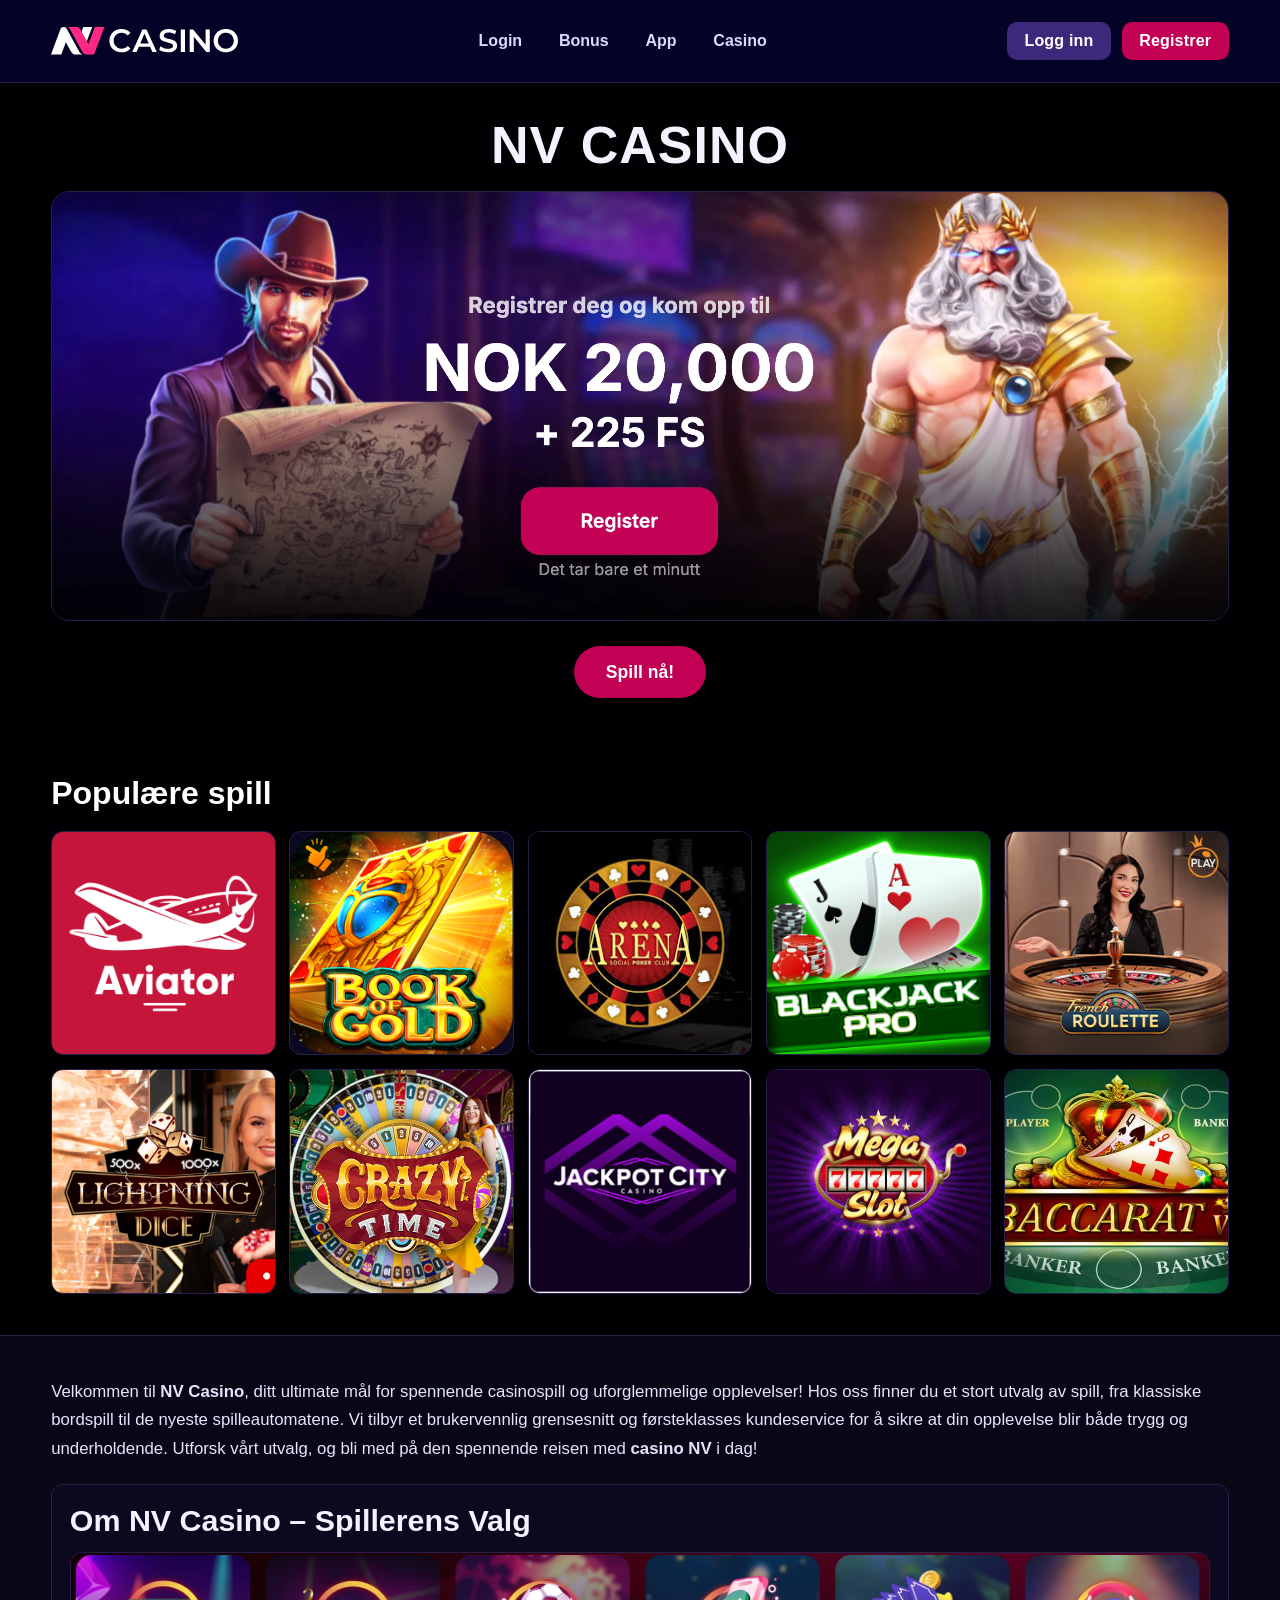
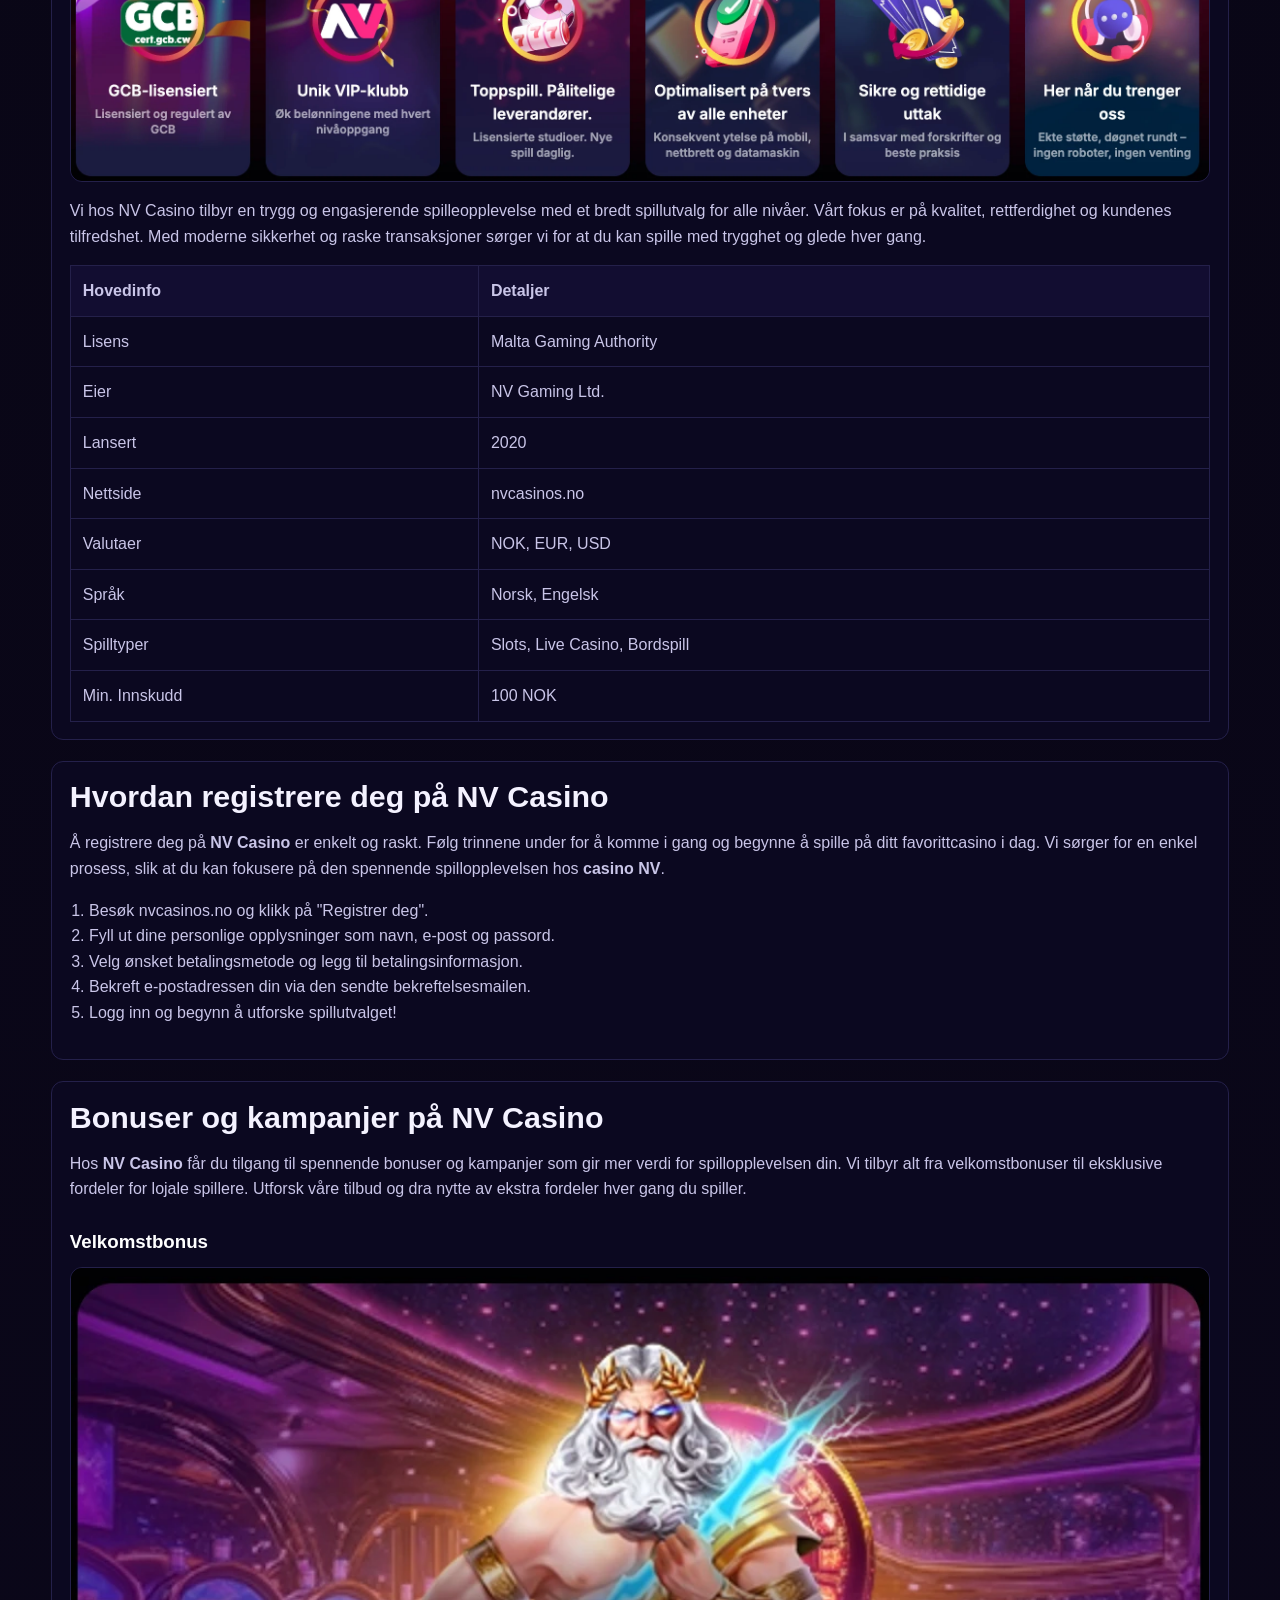
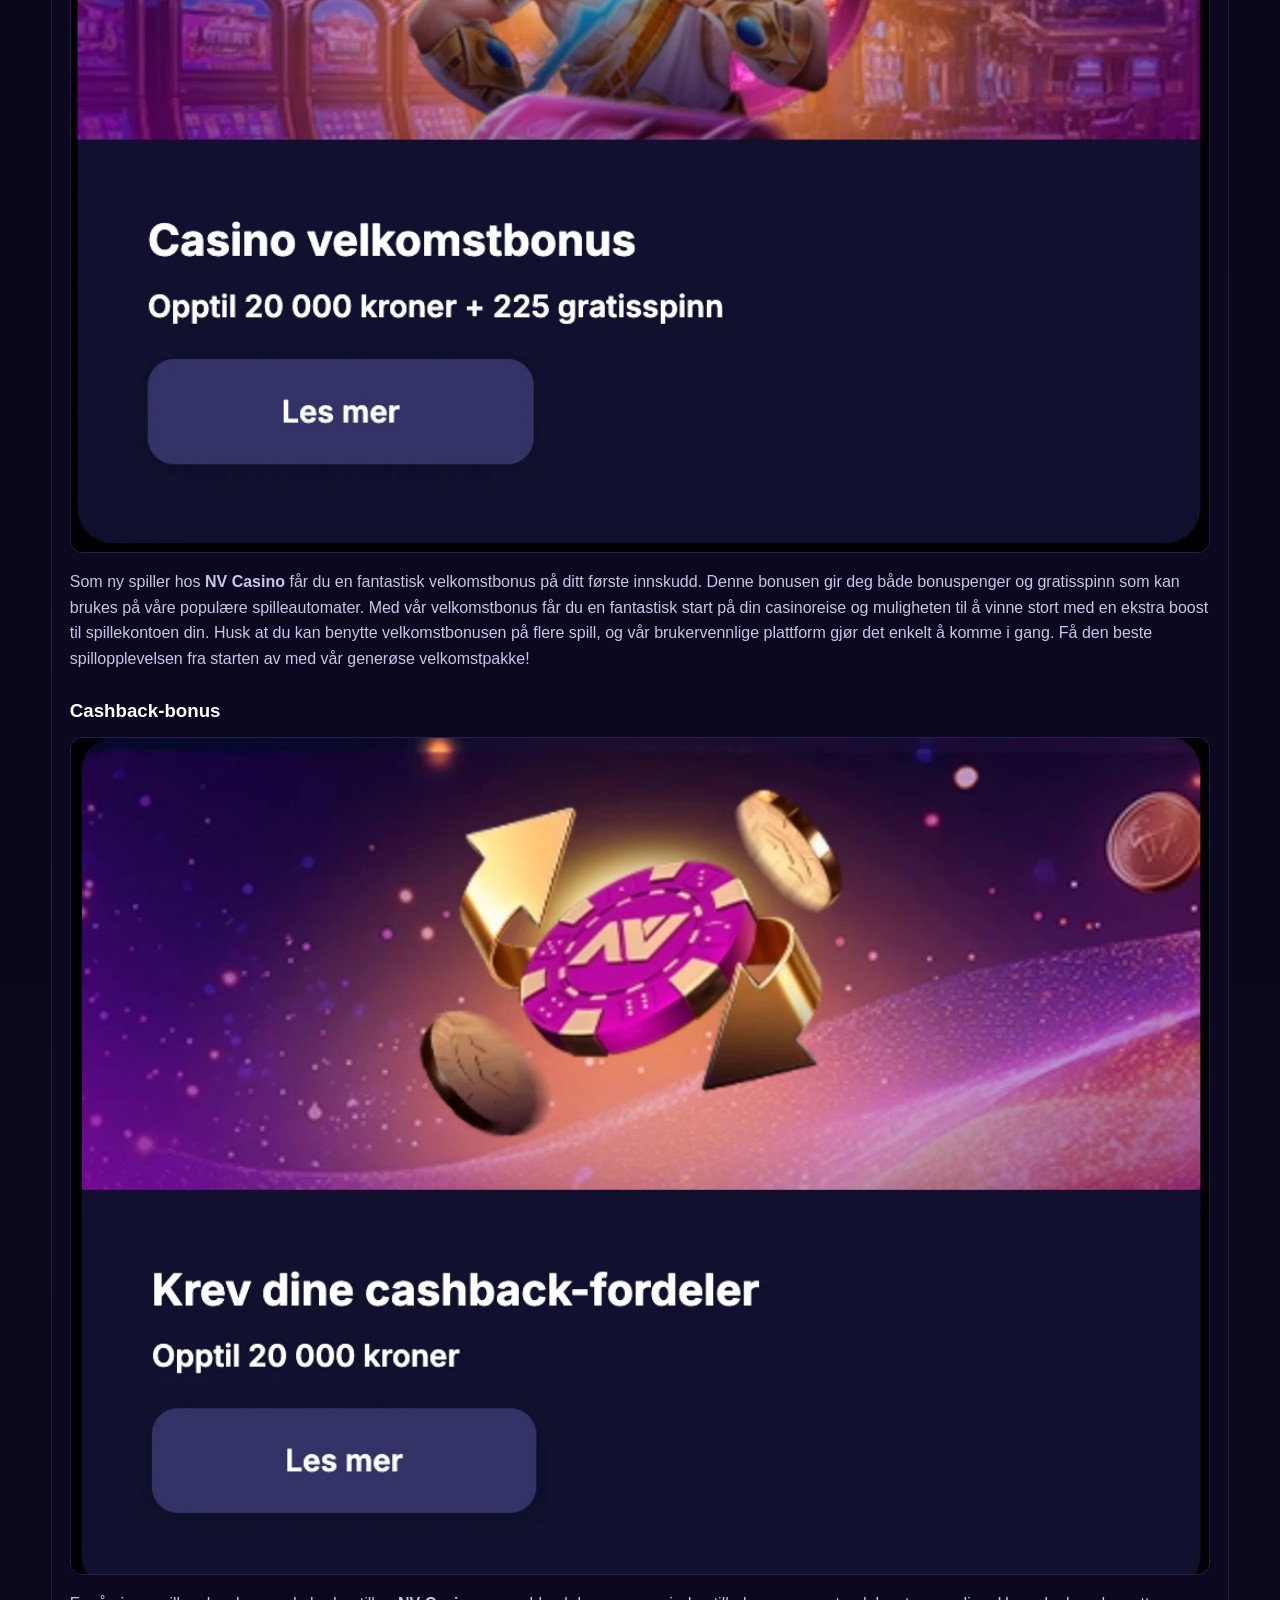
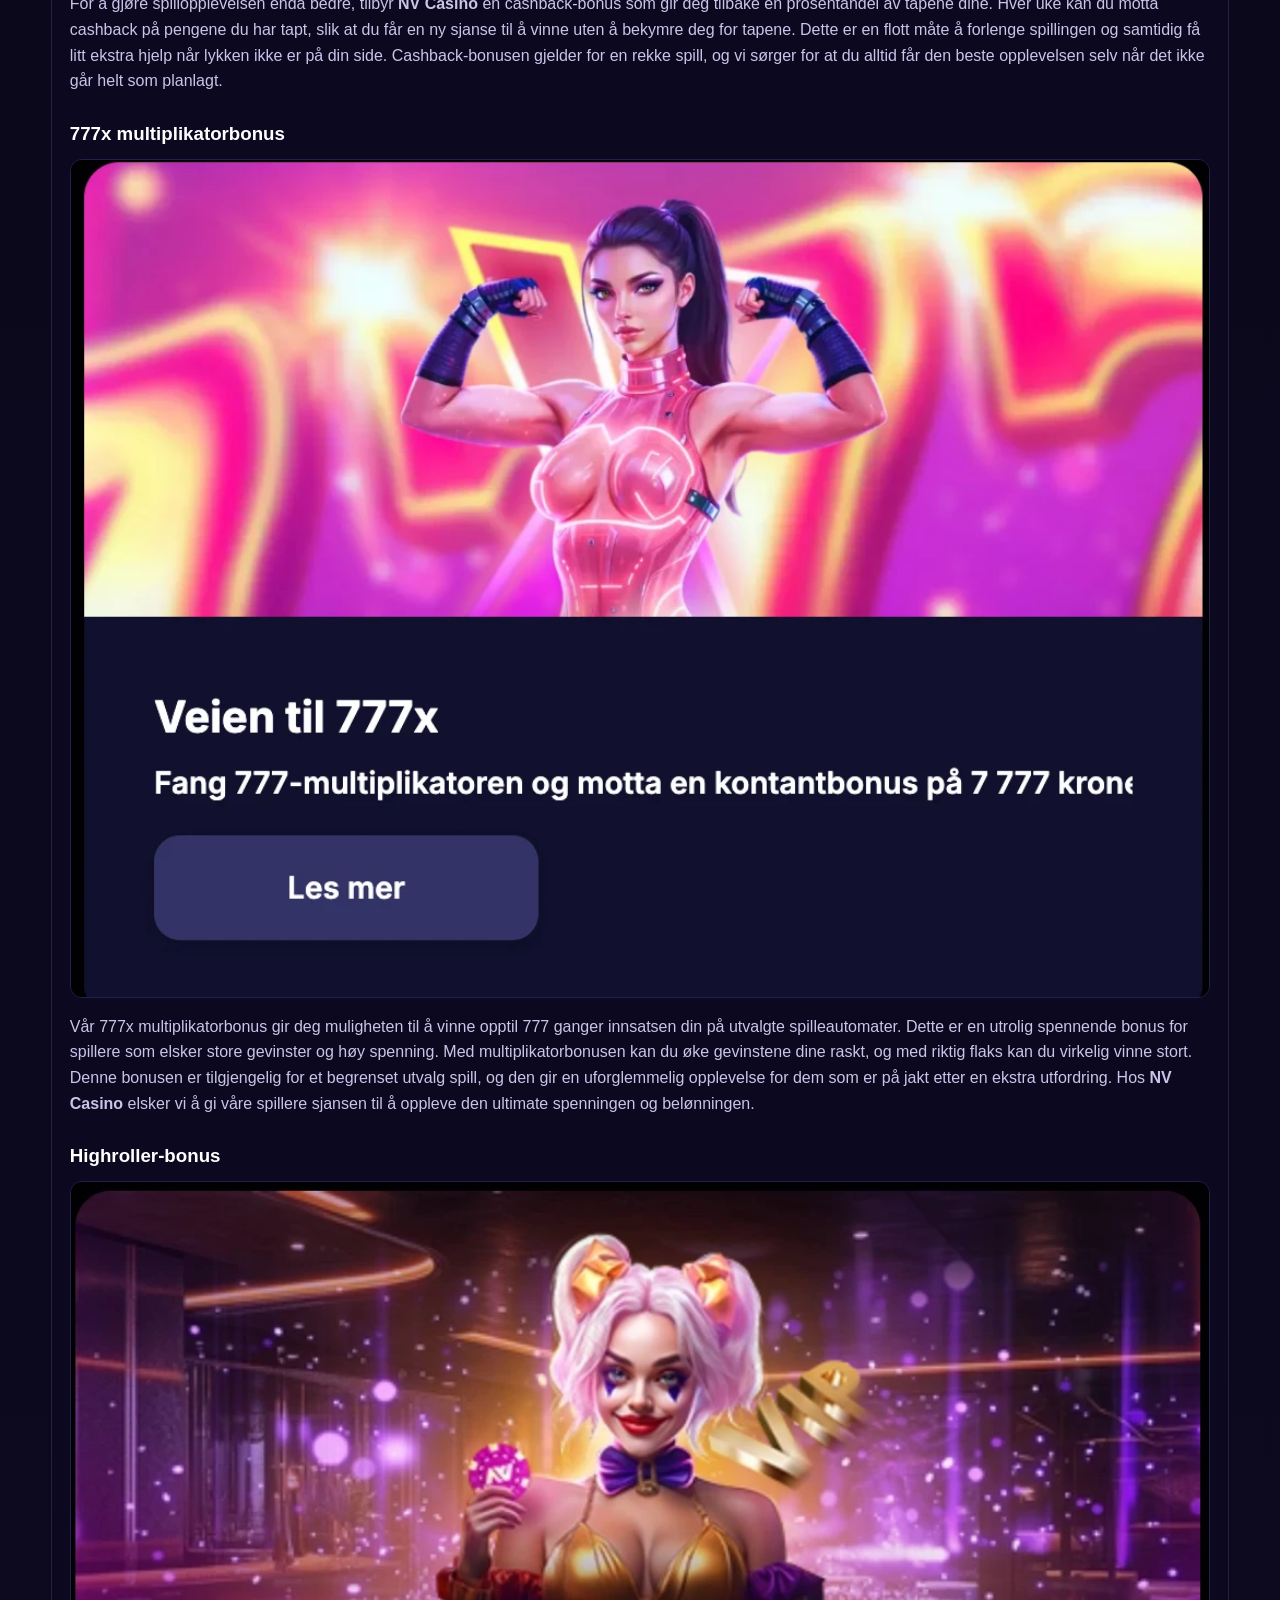
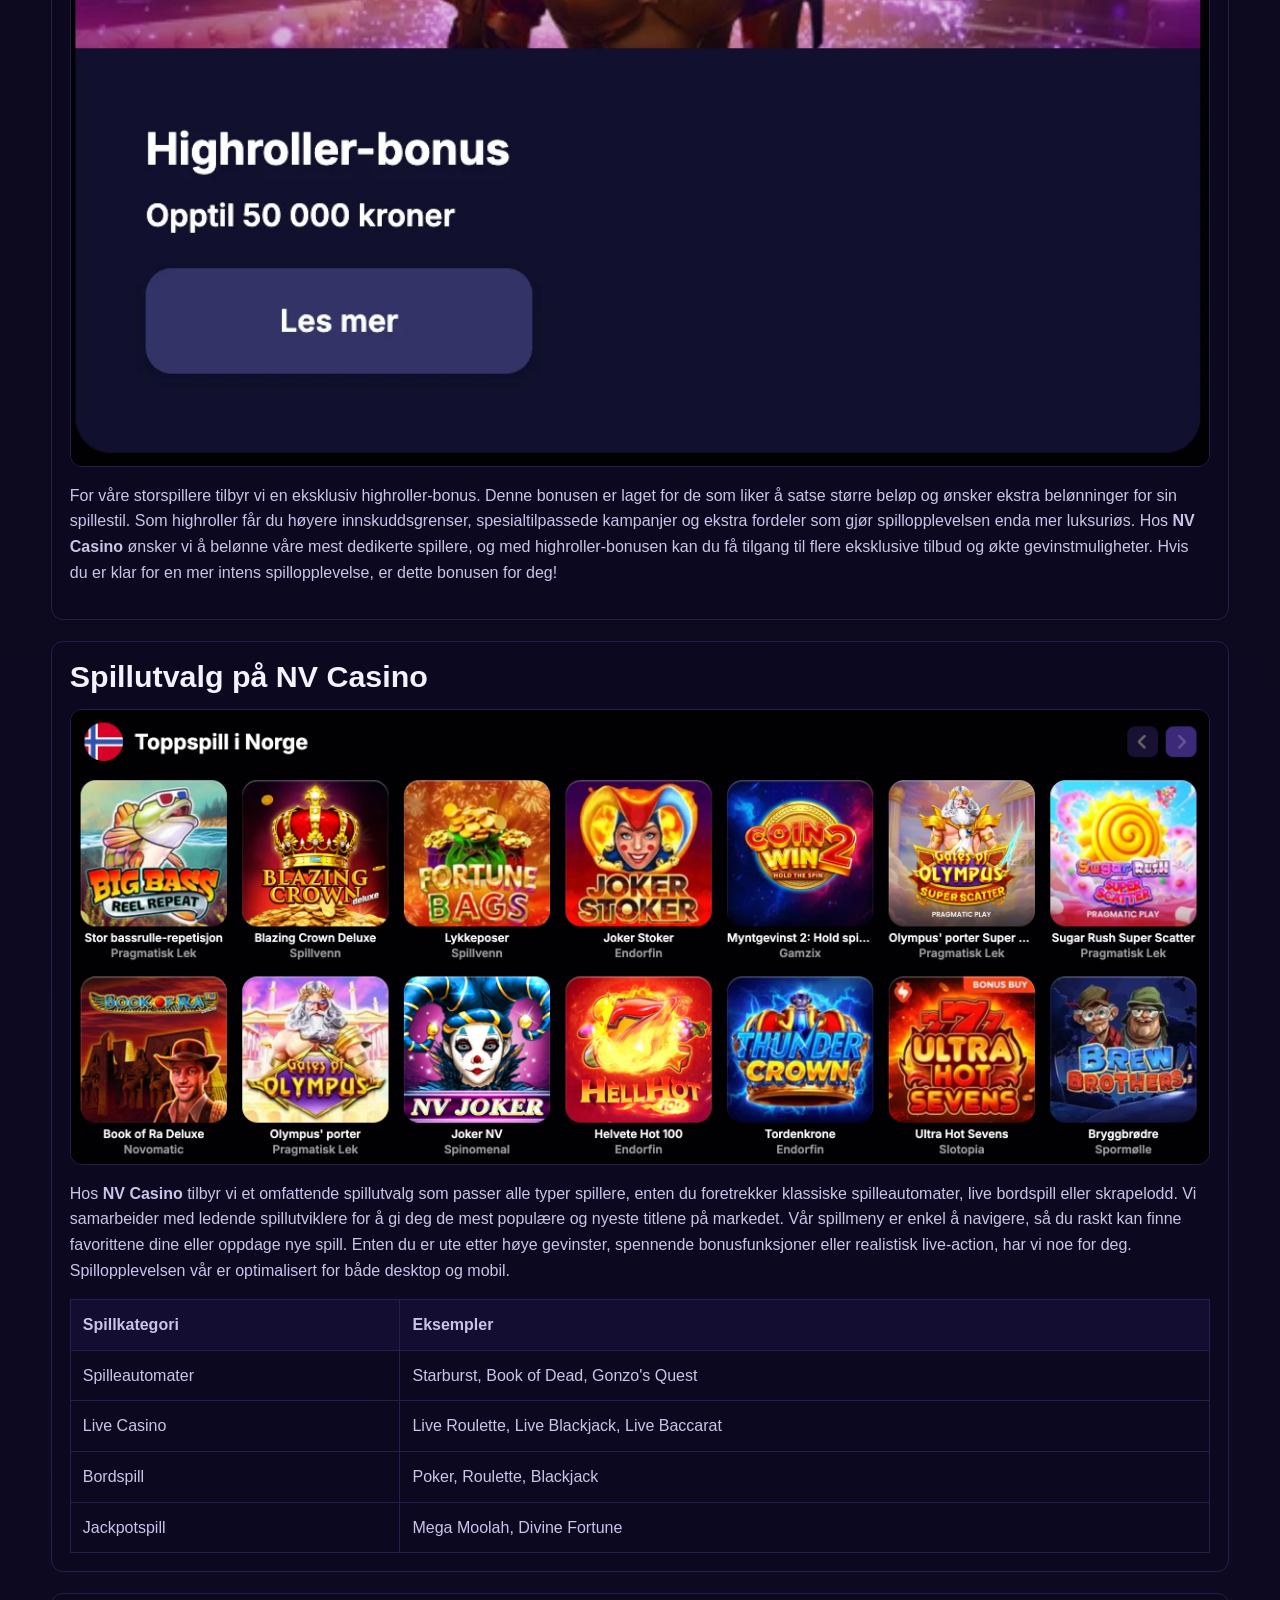
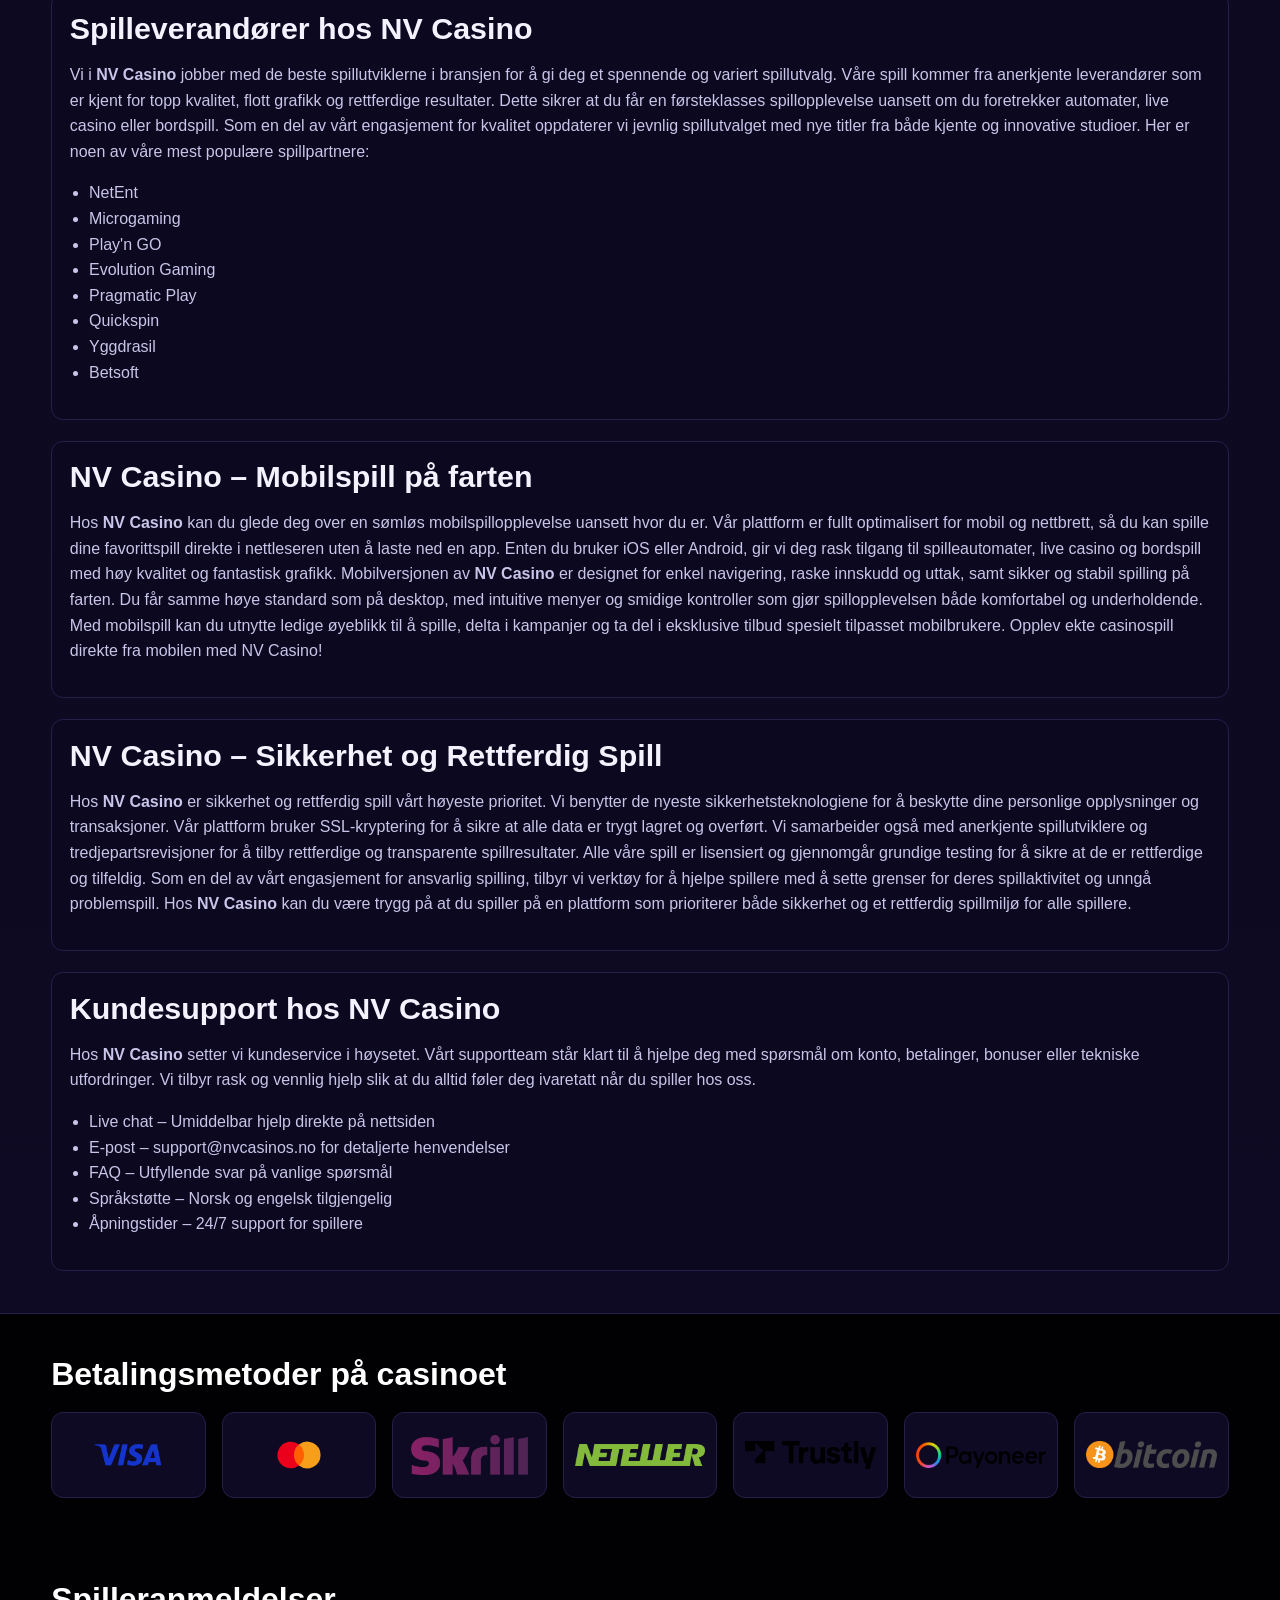
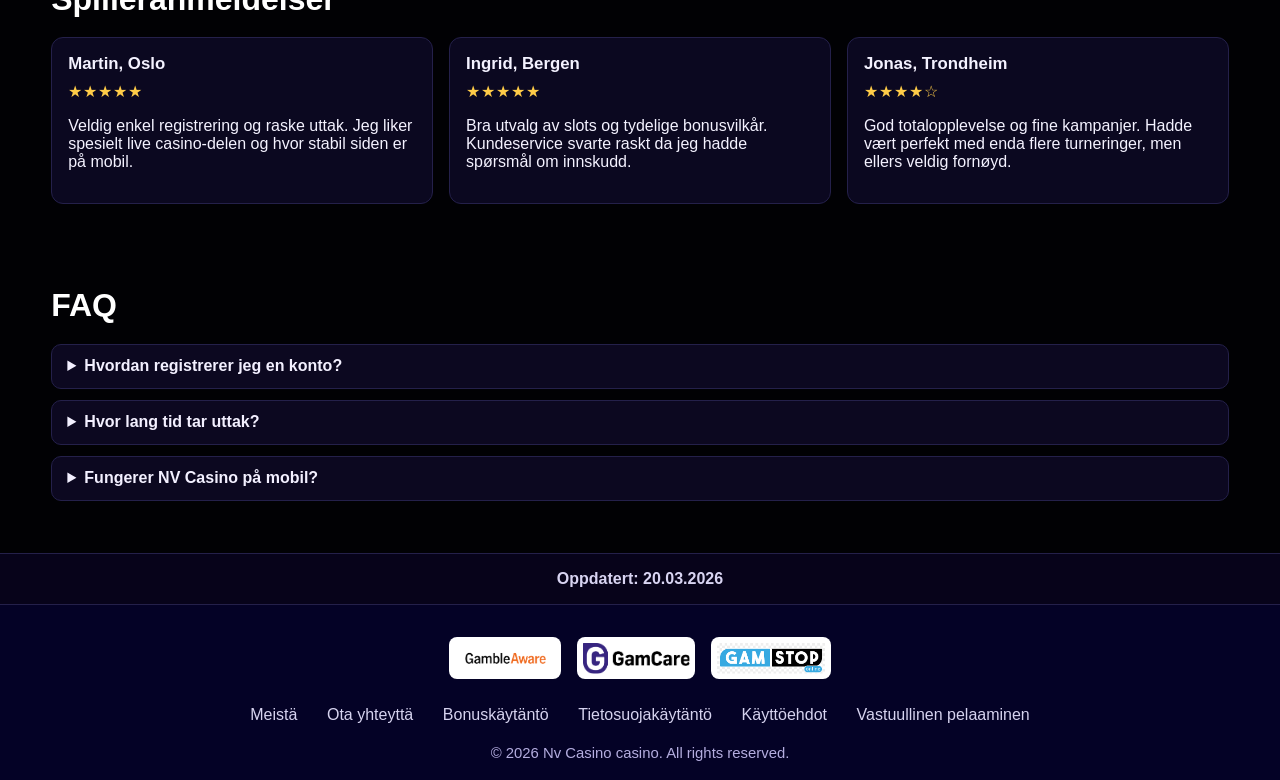
==== index.html @ 7457d710 "Initial NV Casino site" ====
<!doctype html>
<html lang="fi">
<head>
  <meta charset="UTF-8" />
  <meta name="viewport" content="width=device-width, initial-scale=1.0" />
  <meta name="description" content="Velkommen til NV Casino! Oppdag et stort utvalg av casinospill og eksklusive bonuser. Registrer deg i dag og nyt en sikker og spennende spillopplevelse med topp kundeservice!" />
  <title>NV Casino - Spill og Bonusser på Norges Beste Online Casino</title>
  <link rel="icon" type="image/svg+xml" href="icon.svg" />
  <style>
    :root {
      --bg-main: #010104;
      --bg-header-footer: #040226;
      --accent-main: #c30154;
      --accent-login: #3c297b;
      --text-main: #f4f2ff;
      --text-muted: #c9c5e8;
      --card-bg: #0b0822;
      --border-soft: #24204a;
      --ok: #5cd4a3;
    }

    * {
      box-sizing: border-box;
    }

    html,
    body {
      margin: 0;
      padding: 0;
      font-family: "Trebuchet MS", "Segoe UI", sans-serif;
      background: radial-gradient(circle at top, #161030 0%, var(--bg-main) 45%);
      color: var(--text-main);
    }

    a {
      color: inherit;
      text-decoration: none;
    }

    img {
      max-width: 100%;
      display: block;
    }

    .container {
      width: min(1200px, 92vw);
      margin: 0 auto;
    }

    header {
      background: var(--bg-header-footer);
      border-bottom: 1px solid var(--border-soft);
      position: sticky;
      top: 0;
      z-index: 20;
    }

    .header-inner {
      min-height: 82px;
      display: flex;
      align-items: center;
      justify-content: space-between;
      gap: 1rem;
      flex-wrap: wrap;
      padding: 0.75rem 0;
    }

    .logo {
      display: flex;
      align-items: center;
      gap: 0.75rem;
    }

    .logo img {
      height: 50px;
      width: auto;
    }

    .main-nav {
      display: flex;
      gap: 0.9rem;
      align-items: center;
      flex-wrap: wrap;
      font-weight: 700;
      color: #ddd8ff;
    }

    .main-nav a {
      padding: 0.4rem 0.7rem;
      border-radius: 8px;
      transition: background-color 0.2s ease;
    }

    .main-nav a:hover {
      background: #18133d;
    }

    .auth-buttons {
      display: flex;
      gap: 0.65rem;
      align-items: center;
      flex-wrap: wrap;
    }

    .btn {
      border: 0;
      border-radius: 10px;
      padding: 0.65rem 1.1rem;
      color: #fff;
      font-weight: 800;
      cursor: pointer;
      letter-spacing: 0.2px;
      display: inline-block;
    }

    .btn-register {
      background: var(--accent-main);
    }

    .btn-login {
      background: var(--accent-login);
    }

    main {
      background: var(--bg-main);
    }

    .hero {
      padding: 2rem 0 1.8rem;
      text-align: center;
    }

    .hero h1 {
      margin: 0 0 1rem;
      font-size: clamp(2rem, 5vw, 3.25rem);
      letter-spacing: 1px;
      text-transform: uppercase;
    }

    .hero-banner {
      border-radius: 18px;
      overflow: hidden;
      border: 1px solid var(--border-soft);
      box-shadow: 0 20px 40px rgba(0, 0, 0, 0.45);
    }

    .cta-wrap {
      display: flex;
      justify-content: center;
      padding: 1.6rem 0 0.4rem;
    }

    .cta {
      background: var(--accent-main);
      color: #fff;
      border: 0;
      border-radius: 999px;
      padding: 0.95rem 2rem;
      font-size: 1.1rem;
      font-weight: 900;
      cursor: pointer;
      animation: pulse 1.6s infinite;
      box-shadow: 0 0 0 0 rgba(195, 1, 84, 0.8);
    }

    @keyframes pulse {
      0% {
        transform: scale(1);
        box-shadow: 0 0 0 0 rgba(195, 1, 84, 0.75);
      }
      70% {
        transform: scale(1.03);
        box-shadow: 0 0 0 22px rgba(195, 1, 84, 0);
      }
      100% {
        transform: scale(1);
        box-shadow: 0 0 0 0 rgba(195, 1, 84, 0);
      }
    }

    section {
      padding: 2.6rem 0;
    }

    .section-title {
      margin: 0 0 1.2rem;
      font-size: clamp(1.4rem, 3vw, 2rem);
      color: #ffffff;
    }

    .games-grid {
      display: grid;
      grid-template-columns: repeat(5, minmax(0, 1fr));
      gap: 0.85rem;
    }

    .game-card {
      display: block;
      background: var(--card-bg);
      border: 1px solid var(--border-soft);
      border-radius: 12px;
      overflow: hidden;
      aspect-ratio: 1 / 1;
      position: relative;
    }

    .game-card img {
      width: 100%;
      height: 100%;
      object-fit: cover;
    }

    .seo {
      background: linear-gradient(180deg, #090616 0%, #0e0a23 100%);
      border-top: 1px solid var(--border-soft);
      border-bottom: 1px solid var(--border-soft);
    }

    .seo .container {
      display: grid;
      gap: 1.3rem;
    }

    .seo .lead {
      margin: 0;
      font-size: 1.05rem;
      color: #e8e4ff;
      line-height: 1.7;
    }

    .seo-block {
      background: #0b0820;
      border: 1px solid var(--border-soft);
      border-radius: 12px;
      padding: 1.1rem;
    }

    .seo-block h2 {
      margin-top: 0;
      margin-bottom: 0.75rem;
      font-size: clamp(1.3rem, 2.6vw, 1.9rem);
    }

    .seo p,
    .seo li,
    .seo td,
    .seo th {
      color: var(--text-muted);
      line-height: 1.6;
    }

    .seo h3 {
      margin-top: 1.8rem;
      margin-bottom: 0.6rem;
      color: #fff;
    }

    .seo ul,
    .seo ol {
      padding-left: 1.2rem;
    }

    .content-image {
      margin: 0.9rem 0 1rem;
      border: 1px solid var(--border-soft);
      border-radius: 12px;
      overflow: hidden;
      background: #090617;
    }

    .content-image img {
      width: 100%;
      height: auto;
      object-fit: cover;
    }

    table {
      width: 100%;
      border-collapse: collapse;
      margin-top: 1rem;
      background: #0b0820;
      border: 1px solid var(--border-soft);
    }

    th,
    td {
      border: 1px solid var(--border-soft);
      padding: 0.75rem;
      text-align: left;
    }

    th {
      color: #fff;
      background: #120d31;
    }

    .payments {
      display: grid;
      grid-template-columns: repeat(auto-fit, minmax(120px, 1fr));
      gap: 1rem;
      align-items: center;
    }

    .payment-item {
      background: #0e0a24;
      border: 1px solid var(--border-soft);
      border-radius: 12px;
      min-height: 86px;
      display: grid;
      place-items: center;
      padding: 0.7rem;
    }

    .payment-item img {
      max-height: 40px;
      width: auto;
      object-fit: contain;
    }

    .reviews-grid {
      display: grid;
      grid-template-columns: repeat(3, minmax(0, 1fr));
      gap: 1rem;
    }

    .review {
      background: #0b0820;
      border: 1px solid var(--border-soft);
      border-radius: 12px;
      padding: 1rem;
    }

    .review h3 {
      margin-top: 0;
      margin-bottom: 0.5rem;
      font-size: 1.05rem;
    }

    .stars {
      color: #ffcc48;
      margin-bottom: 0.6rem;
      letter-spacing: 1px;
    }

    .faq details {
      background: #0c0820;
      border: 1px solid var(--border-soft);
      border-radius: 10px;
      padding: 0.8rem 0.95rem;
      margin-bottom: 0.65rem;
    }

    .faq summary {
      cursor: pointer;
      font-weight: 700;
      color: #f3f0ff;
    }

    .faq p {
      margin-bottom: 0;
      color: var(--text-muted);
    }

    .updated {
      border-top: 1px solid var(--border-soft);
      border-bottom: 1px solid var(--border-soft);
      background: #07031a;
      text-align: center;
      padding: 1rem 0;
      color: #d8d4f2;
      font-weight: 700;
    }

    footer {
      background: var(--bg-header-footer);
      padding: 2rem 0 1.2rem;
    }

    .trust-logos {
      display: flex;
      gap: 1rem;
      justify-content: center;
      flex-wrap: wrap;
      margin-bottom: 1.4rem;
    }

    .trust-logos img {
      height: 42px;
      width: auto;
      background: #fff;
      border-radius: 8px;
      padding: 0.35rem;
    }

    .footer-links {
      display: flex;
      justify-content: center;
      gap: 0.85rem;
      flex-wrap: wrap;
      margin-bottom: 1rem;
      color: #d6d3ef;
    }

    .footer-links a {
      padding: 0.3rem 0.5rem;
      border-radius: 6px;
    }

    .footer-links a:hover {
      background: #17123f;
    }

    .copyright {
      text-align: center;
      color: #b4addf;
      font-size: 0.93rem;
      margin: 0;
    }

    @media (max-width: 980px) {
      .games-grid {
        grid-template-columns: repeat(3, minmax(0, 1fr));
      }

      .reviews-grid {
        grid-template-columns: 1fr;
      }
    }

    @media (max-width: 640px) {
      .header-inner {
        justify-content: center;
      }

      .games-grid {
        grid-template-columns: repeat(2, minmax(0, 1fr));
      }

      .main-nav,
      .auth-buttons {
        justify-content: center;
      }
    }
  </style>
</head>
<body>
  <header>
    <div class="container header-inner">
      <a class="logo" href="index.html">
        <img src="nvcasino logo.svg" alt="NV Casino logo" />
      </a>

      <nav class="main-nav" aria-label="Main navigation">
        <a href="login/">Login</a>
        <a href="bonus/">Bonus</a>
        <a href="app/">App</a>
        <a href="index.html">Casino</a>
      </nav>

      <div class="auth-buttons">
        <a class="btn btn-login" href="login/">Logg inn</a>
        <a class="btn btn-register" href="/go/">Registrer</a>
      </div>
    </div>
  </header>

  <main>
    <section class="hero">
      <div class="container">
        <h1>NV Casino</h1>
        <div class="hero-banner">
          <img src="nv casino images/nv casino.webp" alt="NV Casino banner" />
        </div>
        <div class="cta-wrap">
          <a class="cta" href="/go/">Spill nå!</a>
        </div>
      </div>
    </section>

    <section>
      <div class="container">
        <h2 class="section-title">Populære spill</h2>
        <div class="games-grid">
          <a class="game-card" href="/go/"><img src="game images/aviatorlogo.png" alt="Aviator" /></a>
          <a class="game-card" href="/go/"><img src="game images/bookofgold.png" alt="Book of Gold" /></a>
          <a class="game-card" href="/go/"><img src="game images/poker arena.jpeg" alt="Poker Arena" /></a>
          <a class="game-card" href="/go/"><img src="game images/blackjackpro.png" alt="Blackjack Pro" /></a>
          <a class="game-card" href="/go/"><img src="game images/roulette live.avif" alt="Roulette Live" /></a>
          <a class="game-card" href="/go/"><img src="game images/lightning dice.jpg" alt="Lightning Dice" /></a>
          <a class="game-card" href="/go/"><img src="game images/crazytime.webp" alt="Crazy Time" /></a>
          <a class="game-card" href="/go/"><img src="game images/jackpotcity.webp" alt="Jackpot City" /></a>
          <a class="game-card" href="/go/"><img src="game images/megaslots.jpeg" alt="Mega Slots" /></a>
          <a class="game-card" href="/go/"><img src="game images/baccaratvip.jpg" alt="Baccarat VIP" /></a>
        </div>
      </div>
    </section>

    <section class="seo">
      <div class="container">
        <p class="lead">
          Velkommen til <strong>NV Casino</strong>, ditt ultimate mål for spennende casinospill og uforglemmelige opplevelser!
          Hos oss finner du et stort utvalg av spill, fra klassiske bordspill til de nyeste spilleautomatene. Vi tilbyr et
          brukervennlig grensesnitt og førsteklasses kundeservice for å sikre at din opplevelse blir både trygg og underholdende.
          Utforsk vårt utvalg, og bli med på den spennende reisen med <strong>casino NV</strong> i dag!
        </p>

        <article class="seo-block">
          <h2>Om NV Casino – Spillerens Valg</h2>
          <figure class="content-image">
            <img src="nv casino images/welcome to nv casino.webp" alt="Welcome to NV Casino" />
          </figure>
          <p>
            Vi hos NV Casino tilbyr en trygg og engasjerende spilleopplevelse med et bredt spillutvalg for alle nivåer.
            Vårt fokus er på kvalitet, rettferdighet og kundenes tilfredshet. Med moderne sikkerhet og raske transaksjoner
            sørger vi for at du kan spille med trygghet og glede hver gang.
          </p>
          <table>
            <tr><th>Hovedinfo</th><th>Detaljer</th></tr>
            <tr><td>Lisens</td><td>Malta Gaming Authority</td></tr>
            <tr><td>Eier</td><td>NV Gaming Ltd.</td></tr>
            <tr><td>Lansert</td><td>2020</td></tr>
            <tr><td>Nettside</td><td><a href="https://nvcasinos.no">nvcasinos.no</a></td></tr>
            <tr><td>Valutaer</td><td>NOK, EUR, USD</td></tr>
            <tr><td>Språk</td><td>Norsk, Engelsk</td></tr>
            <tr><td>Spilltyper</td><td>Slots, Live Casino, Bordspill</td></tr>
            <tr><td>Min. Innskudd</td><td>100 NOK</td></tr>
          </table>
        </article>

        <article class="seo-block" id="register">
          <h2>Hvordan registrere deg på NV Casino</h2>
          <p>
            Å registrere deg på <strong>NV Casino</strong> er enkelt og raskt. Følg trinnene under for å komme i gang og
            begynne å spille på ditt favorittcasino i dag. Vi sørger for en enkel prosess, slik at du kan fokusere på den
            spennende spillopplevelsen hos <strong>casino NV</strong>.
          </p>
          <ol>
            <li>Besøk <a href="https://nvcasinos.no">nvcasinos.no</a> og klikk på "Registrer deg".</li>
            <li>Fyll ut dine personlige opplysninger som navn, e-post og passord.</li>
            <li>Velg ønsket betalingsmetode og legg til betalingsinformasjon.</li>
            <li>Bekreft e-postadressen din via den sendte bekreftelsesmailen.</li>
            <li>Logg inn og begynn å utforske spillutvalget!</li>
          </ol>
        </article>

        <article class="seo-block">
          <h2>Bonuser og kampanjer på NV Casino</h2>
          <p>
            Hos <strong>NV Casino</strong> får du tilgang til spennende bonuser og kampanjer som gir mer verdi for
            spillopplevelsen din. Vi tilbyr alt fra velkomstbonuser til eksklusive fordeler for lojale spillere. Utforsk
            våre tilbud og dra nytte av ekstra fordeler hver gang du spiller.
          </p>
          <h3>Velkomstbonus</h3>
          <figure class="content-image">
            <img src="nv casino images/nv casino welcome bonus.webp" alt="NV Casino velkomstbonus" />
          </figure>
          <p>
            Som ny spiller hos <strong>NV Casino</strong> får du en fantastisk velkomstbonus på ditt første innskudd. Denne
            bonusen gir deg både bonuspenger og gratisspinn som kan brukes på våre populære spilleautomater. Med vår velkomstbonus
            får du en fantastisk start på din casinoreise og muligheten til å vinne stort med en ekstra boost til spillekontoen din.
            Husk at du kan benytte velkomstbonusen på flere spill, og vår brukervennlige plattform gjør det enkelt å komme i gang.
            Få den beste spillopplevelsen fra starten av med vår generøse velkomstpakke!
          </p>
          <h3>Cashback-bonus</h3>
          <figure class="content-image">
            <img src="nv casino images/nv casino cashback.webp" alt="NV Casino cashback-bonus" />
          </figure>
          <p>
            For å gjøre spillopplevelsen enda bedre, tilbyr <strong>NV Casino</strong> en cashback-bonus som gir deg tilbake en
            prosentandel av tapene dine. Hver uke kan du motta cashback på pengene du har tapt, slik at du får en ny sjanse til å
            vinne uten å bekymre deg for tapene. Dette er en flott måte å forlenge spillingen og samtidig få litt ekstra hjelp når
            lykken ikke er på din side. Cashback-bonusen gjelder for en rekke spill, og vi sørger for at du alltid får den beste
            opplevelsen selv når det ikke går helt som planlagt.
          </p>
          <h3>777x multiplikatorbonus</h3>
          <figure class="content-image">
            <img src="nv casino images/nv casino 777x bonus.webp" alt="NV Casino 777x bonus" />
          </figure>
          <p>
            Vår 777x multiplikatorbonus gir deg muligheten til å vinne opptil 777 ganger innsatsen din på utvalgte spilleautomater.
            Dette er en utrolig spennende bonus for spillere som elsker store gevinster og høy spenning. Med multiplikatorbonusen kan
            du øke gevinstene dine raskt, og med riktig flaks kan du virkelig vinne stort. Denne bonusen er tilgjengelig for et
            begrenset utvalg spill, og den gir en uforglemmelig opplevelse for dem som er på jakt etter en ekstra utfordring.
            Hos <strong>NV Casino</strong> elsker vi å gi våre spillere sjansen til å oppleve den ultimate spenningen og belønningen.
          </p>
          <h3>Highroller-bonus</h3>
          <figure class="content-image">
            <img src="nv casino images/nv casino highroller bonus .webp" alt="NV Casino highroller-bonus" />
          </figure>
          <p>
            For våre storspillere tilbyr vi en eksklusiv highroller-bonus. Denne bonusen er laget for de som liker å satse større
            beløp og ønsker ekstra belønninger for sin spillestil. Som highroller får du høyere innskuddsgrenser, spesialtilpassede
            kampanjer og ekstra fordeler som gjør spillopplevelsen enda mer luksuriøs. Hos <strong>NV Casino</strong> ønsker vi å
            belønne våre mest dedikerte spillere, og med highroller-bonusen kan du få tilgang til flere eksklusive tilbud og økte
            gevinstmuligheter. Hvis du er klar for en mer intens spillopplevelse, er dette bonusen for deg!
          </p>
        </article>

        <article class="seo-block">
          <h2>Spillutvalg på NV Casino</h2>
          <figure class="content-image">
            <img src="nv casino images/nv casino game selection.webp" alt="NV Casino spillutvalg" />
          </figure>
          <p>
            Hos <strong>NV Casino</strong> tilbyr vi et omfattende spillutvalg som passer alle typer spillere, enten du foretrekker
            klassiske spilleautomater, live bordspill eller skrapelodd. Vi samarbeider med ledende spillutviklere for å gi deg de
            mest populære og nyeste titlene på markedet. Vår spillmeny er enkel å navigere, så du raskt kan finne favorittene dine
            eller oppdage nye spill. Enten du er ute etter høye gevinster, spennende bonusfunksjoner eller realistisk live-action,
            har vi noe for deg. Spillopplevelsen vår er optimalisert for både desktop og mobil.
          </p>
          <table>
            <tr><th>Spillkategori</th><th>Eksempler</th></tr>
            <tr><td>Spilleautomater</td><td>Starburst, Book of Dead, Gonzo's Quest</td></tr>
            <tr><td>Live Casino</td><td>Live Roulette, Live Blackjack, Live Baccarat</td></tr>
            <tr><td>Bordspill</td><td>Poker, Roulette, Blackjack</td></tr>
            <tr><td>Jackpotspill</td><td>Mega Moolah, Divine Fortune</td></tr>
          </table>
        </article>

        <article class="seo-block">
          <h2>Spilleverandører hos NV Casino</h2>
          <p>
            Vi i <strong>NV Casino</strong> jobber med de beste spillutviklerne i bransjen for å gi deg et spennende og variert
            spillutvalg. Våre spill kommer fra anerkjente leverandører som er kjent for topp kvalitet, flott grafikk og rettferdige
            resultater. Dette sikrer at du får en førsteklasses spillopplevelse uansett om du foretrekker automater, live casino
            eller bordspill. Som en del av vårt engasjement for kvalitet oppdaterer vi jevnlig spillutvalget med nye titler fra
            både kjente og innovative studioer. Her er noen av våre mest populære spillpartnere:
          </p>
          <ul>
            <li>NetEnt</li>
            <li>Microgaming</li>
            <li>Play'n GO</li>
            <li>Evolution Gaming</li>
            <li>Pragmatic Play</li>
            <li>Quickspin</li>
            <li>Yggdrasil</li>
            <li>Betsoft</li>
          </ul>
        </article>

        <article class="seo-block">
          <h2>NV Casino – Mobilspill på farten</h2>
          <p>
            Hos <strong>NV Casino</strong> kan du glede deg over en sømløs mobilspillopplevelse uansett hvor du er. Vår plattform
            er fullt optimalisert for mobil og nettbrett, så du kan spille dine favorittspill direkte i nettleseren uten å laste ned
            en app. Enten du bruker iOS eller Android, gir vi deg rask tilgang til spilleautomater, live casino og bordspill med høy
            kvalitet og fantastisk grafikk. Mobilversjonen av <strong>NV Casino</strong> er designet for enkel navigering, raske
            innskudd og uttak, samt sikker og stabil spilling på farten. Du får samme høye standard som på desktop, med intuitive
            menyer og smidige kontroller som gjør spillopplevelsen både komfortabel og underholdende. Med mobilspill kan du utnytte
            ledige øyeblikk til å spille, delta i kampanjer og ta del i eksklusive tilbud spesielt tilpasset mobilbrukere. Opplev
            ekte casinospill direkte fra mobilen med NV Casino!
          </p>
        </article>

        <article class="seo-block">
          <h2>NV Casino – Sikkerhet og Rettferdig Spill</h2>
          <p>
            Hos <strong>NV Casino</strong> er sikkerhet og rettferdig spill vårt høyeste prioritet. Vi benytter de nyeste
            sikkerhetsteknologiene for å beskytte dine personlige opplysninger og transaksjoner. Vår plattform bruker SSL-kryptering
            for å sikre at alle data er trygt lagret og overført. Vi samarbeider også med anerkjente spillutviklere og
            tredjepartsrevisjoner for å tilby rettferdige og transparente spillresultater. Alle våre spill er lisensiert og gjennomgår
            grundige testing for å sikre at de er rettferdige og tilfeldig. Som en del av vårt engasjement for ansvarlig spilling,
            tilbyr vi verktøy for å hjelpe spillere med å sette grenser for deres spillaktivitet og unngå problemspill.
            Hos <strong>NV Casino</strong> kan du være trygg på at du spiller på en plattform som prioriterer både sikkerhet og
            et rettferdig spillmiljø for alle spillere.
          </p>
        </article>

        <article class="seo-block">
          <h2>Kundesupport hos NV Casino</h2>
          <p>
            Hos <strong>NV Casino</strong> setter vi kundeservice i høysetet. Vårt supportteam står klart til å hjelpe deg med
            spørsmål om konto, betalinger, bonuser eller tekniske utfordringer. Vi tilbyr rask og vennlig hjelp slik at du alltid
            føler deg ivaretatt når du spiller hos oss.
          </p>
          <ul>
            <li>Live chat – Umiddelbar hjelp direkte på nettsiden</li>
            <li>E-post – support@nvcasinos.no for detaljerte henvendelser</li>
            <li>FAQ – Utfyllende svar på vanlige spørsmål</li>
            <li>Språkstøtte – Norsk og engelsk tilgjengelig</li>
            <li>Åpningstider – 24/7 support for spillere</li>
          </ul>
        </article>
      </div>
    </section>

    <section>
      <div class="container">
        <h2 class="section-title">Betalingsmetoder på casinoet</h2>
        <div class="payments">
          <div class="payment-item"><img src="payment methods/visa-method.png" alt="Visa" /></div>
          <div class="payment-item"><img src="payment methods/mastercard-method.svg" alt="Mastercard" /></div>
          <div class="payment-item"><img src="payment methods/skrill-method.png" alt="Skrill" /></div>
          <div class="payment-item"><img src="payment methods/neteller-method.png" alt="Neteller" /></div>
          <div class="payment-item"><img src="payment methods/trustly-method.webp" alt="Trustly" /></div>
          <div class="payment-item"><img src="payment methods/payoneer-method.png" alt="Payoneer" /></div>
          <div class="payment-item"><img src="payment methods/bitcoin-method.png" alt="Bitcoin" /></div>
        </div>
      </div>
    </section>

    <section>
      <div class="container">
        <h2 class="section-title">Spilleranmeldelser</h2>
        <div class="reviews-grid">
          <article class="review">
            <h3>Martin, Oslo</h3>
            <div class="stars" aria-label="5 av 5">★★★★★</div>
            <p>
              Veldig enkel registrering og raske uttak. Jeg liker spesielt live casino-delen og hvor stabil siden er på mobil.
            </p>
          </article>
          <article class="review">
            <h3>Ingrid, Bergen</h3>
            <div class="stars" aria-label="5 av 5">★★★★★</div>
            <p>
              Bra utvalg av slots og tydelige bonusvilkår. Kundeservice svarte raskt da jeg hadde spørsmål om innskudd.
            </p>
          </article>
          <article class="review">
            <h3>Jonas, Trondheim</h3>
            <div class="stars" aria-label="4 av 5">★★★★☆</div>
            <p>
              God totalopplevelse og fine kampanjer. Hadde vært perfekt med enda flere turneringer, men ellers veldig fornøyd.
            </p>
          </article>
        </div>
      </div>
    </section>

    <section class="faq">
      <div class="container">
        <h2 class="section-title">FAQ</h2>
        <details>
          <summary>Hvordan registrerer jeg en konto?</summary>
          <p>Klikk på «Registrer» i headeren, fyll inn informasjonen din og fullfør bekreftelsen.</p>
        </details>
        <details>
          <summary>Hvor lang tid tar uttak?</summary>
          <p>De fleste uttak behandles samme dag, men bankmetoder kan ta litt lengre tid.</p>
        </details>
        <details>
          <summary>Fungerer NV Casino på mobil?</summary>
          <p>Ja, nettsiden er fullt responsiv og fungerer godt på både iOS- og Android-enheter.</p>
        </details>
      </div>
    </section>

    <section class="updated" aria-label="updated-date">
      Oppdatert: 20.03.2026
    </section>
  </main>

  <footer>
    <div class="container">
      <div class="trust-logos" aria-label="Trust badges">
        <img src="trust badges/gambleaware.png" alt="GambleAware" />
        <img src="trust badges/GamCare.png" alt="GamCare" />
        <img src="trust badges/gamstop.png" alt="GAMSTOP" />
      </div>

      <nav class="footer-links" aria-label="Footer links">
        <a href="about-us/">Meistä</a>
        <a href="contact-us/">Ota yhteyttä</a>
        <a href="bonus-policy/">Bonuskäytäntö</a>
        <a href="privacy-policy/">Tietosuojakäytäntö</a>
        <a href="terms-and-conditions/">Käyttöehdot</a>
        <a href="responsible-gambling/">Vastuullinen pelaaminen</a>
      </nav>

      <p class="copyright">© 2026 Nv Casino casino. All rights reserved.</p>
    </div>
  </footer>
</body>
</html>
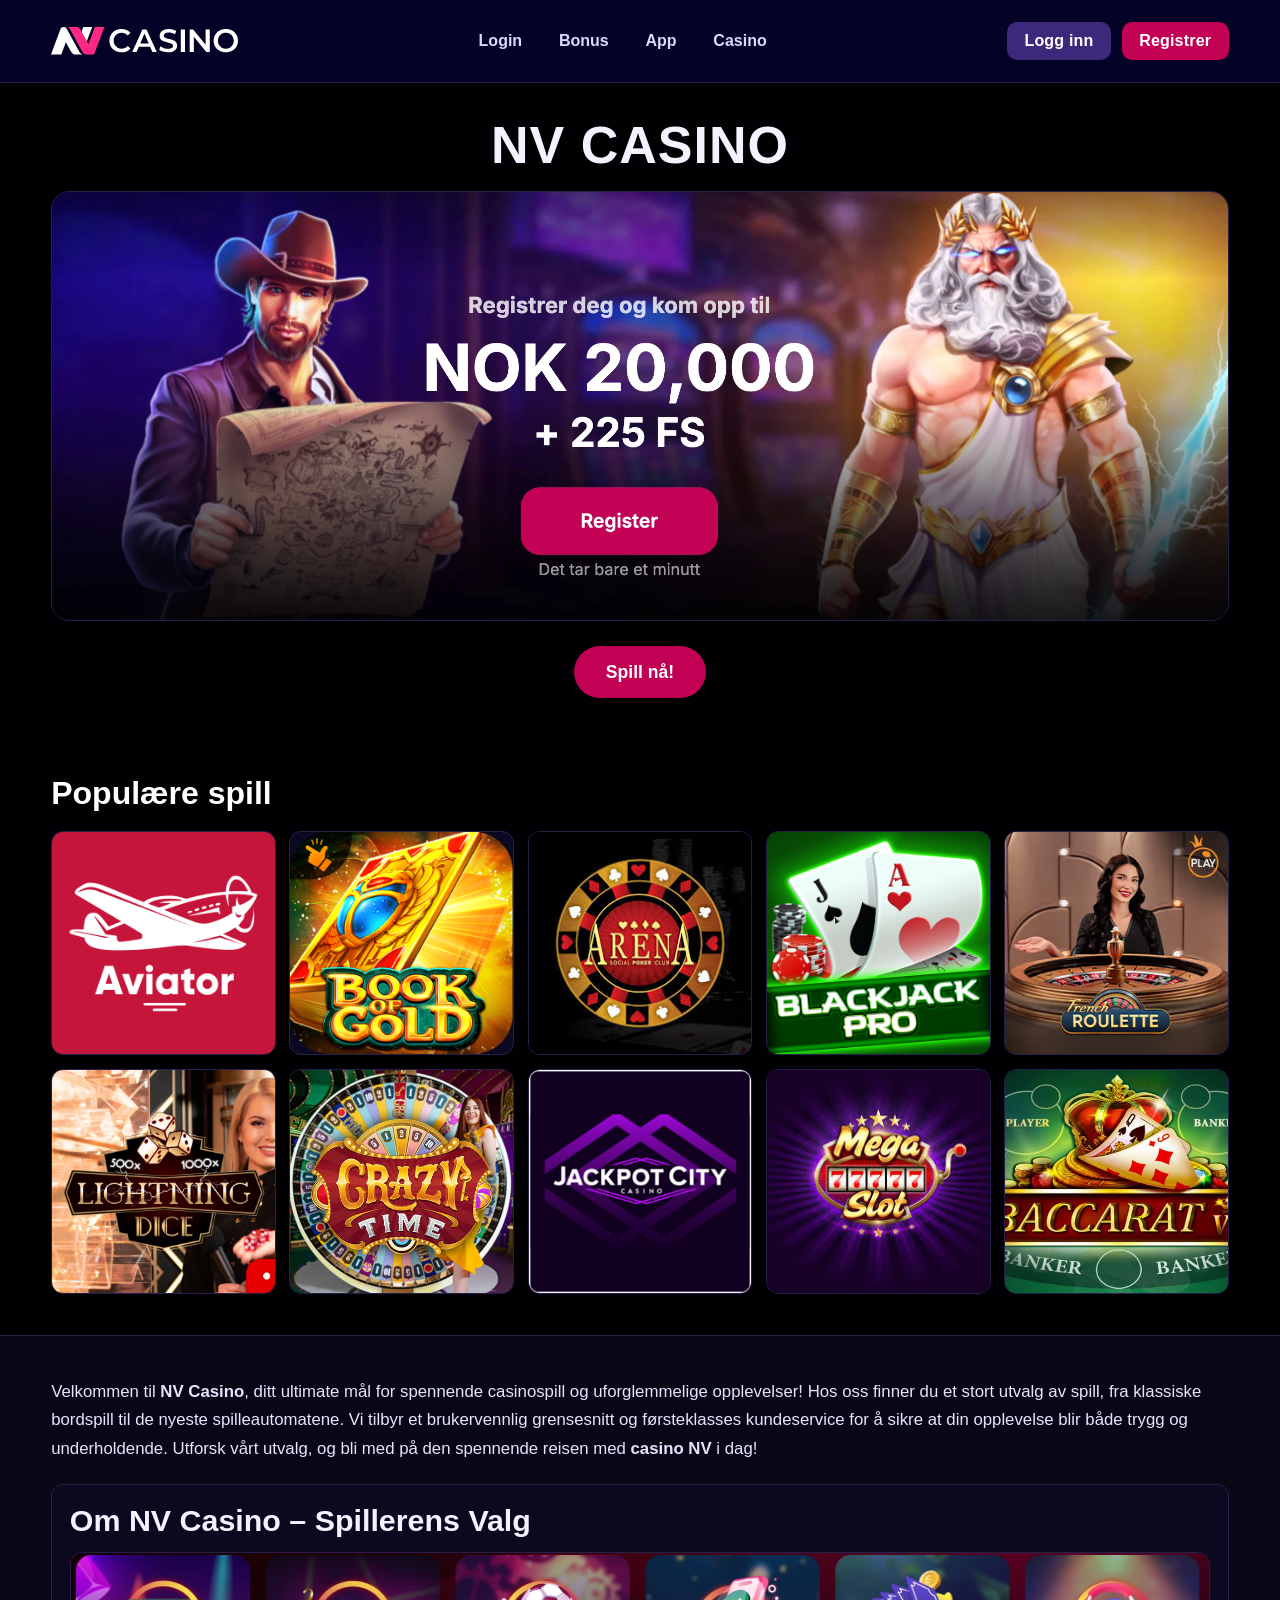
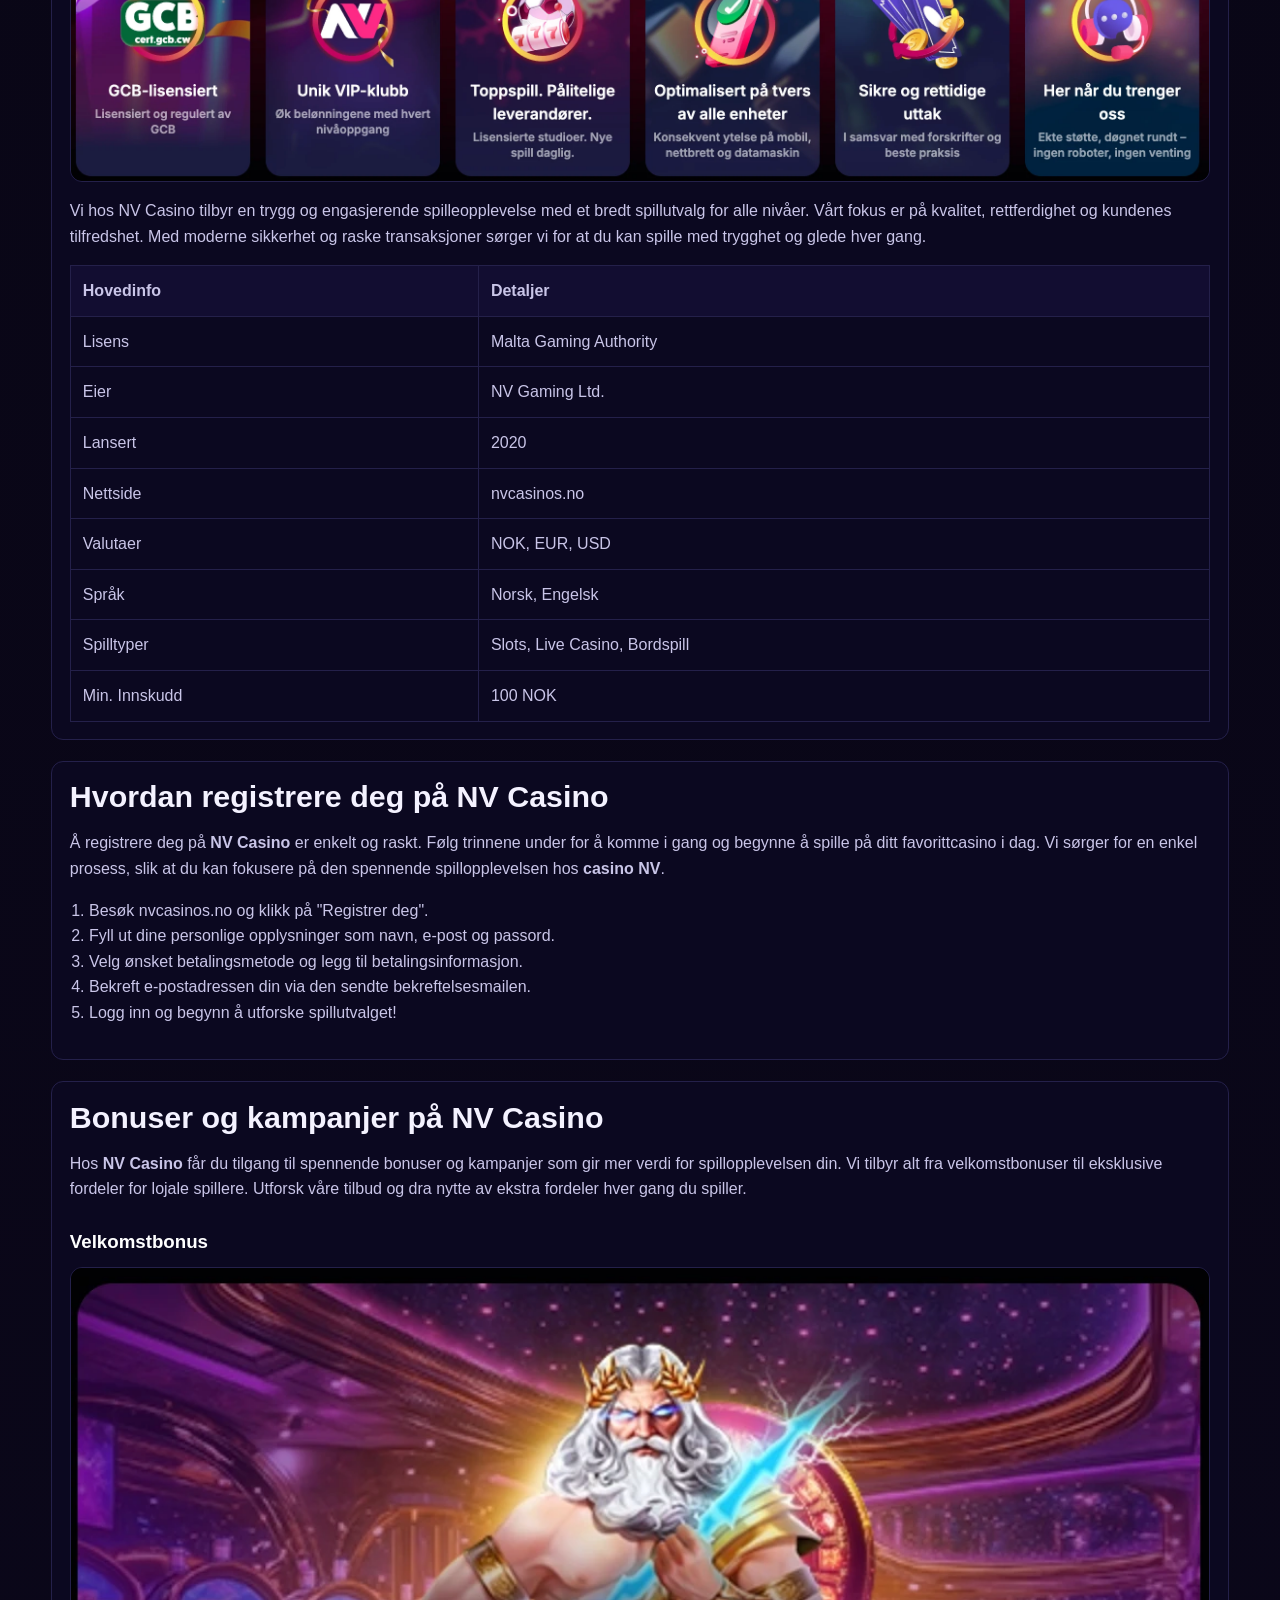
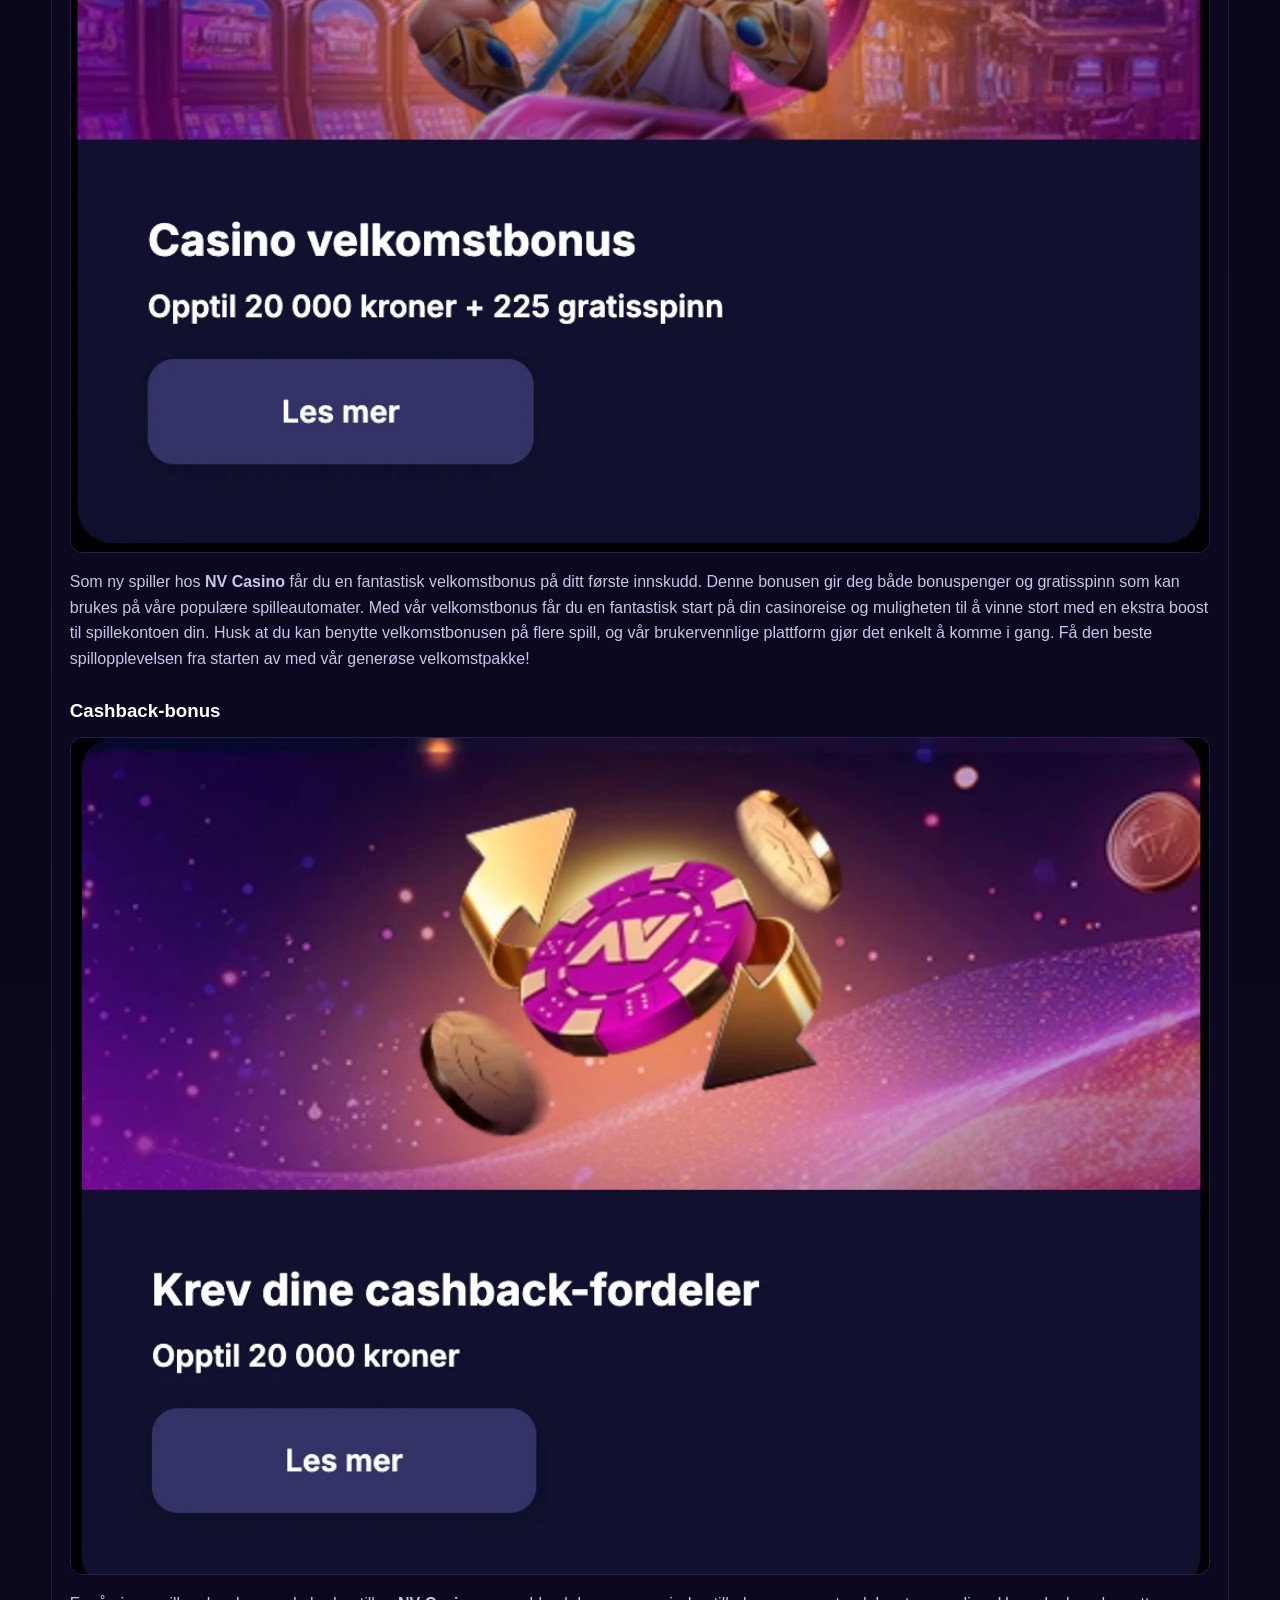
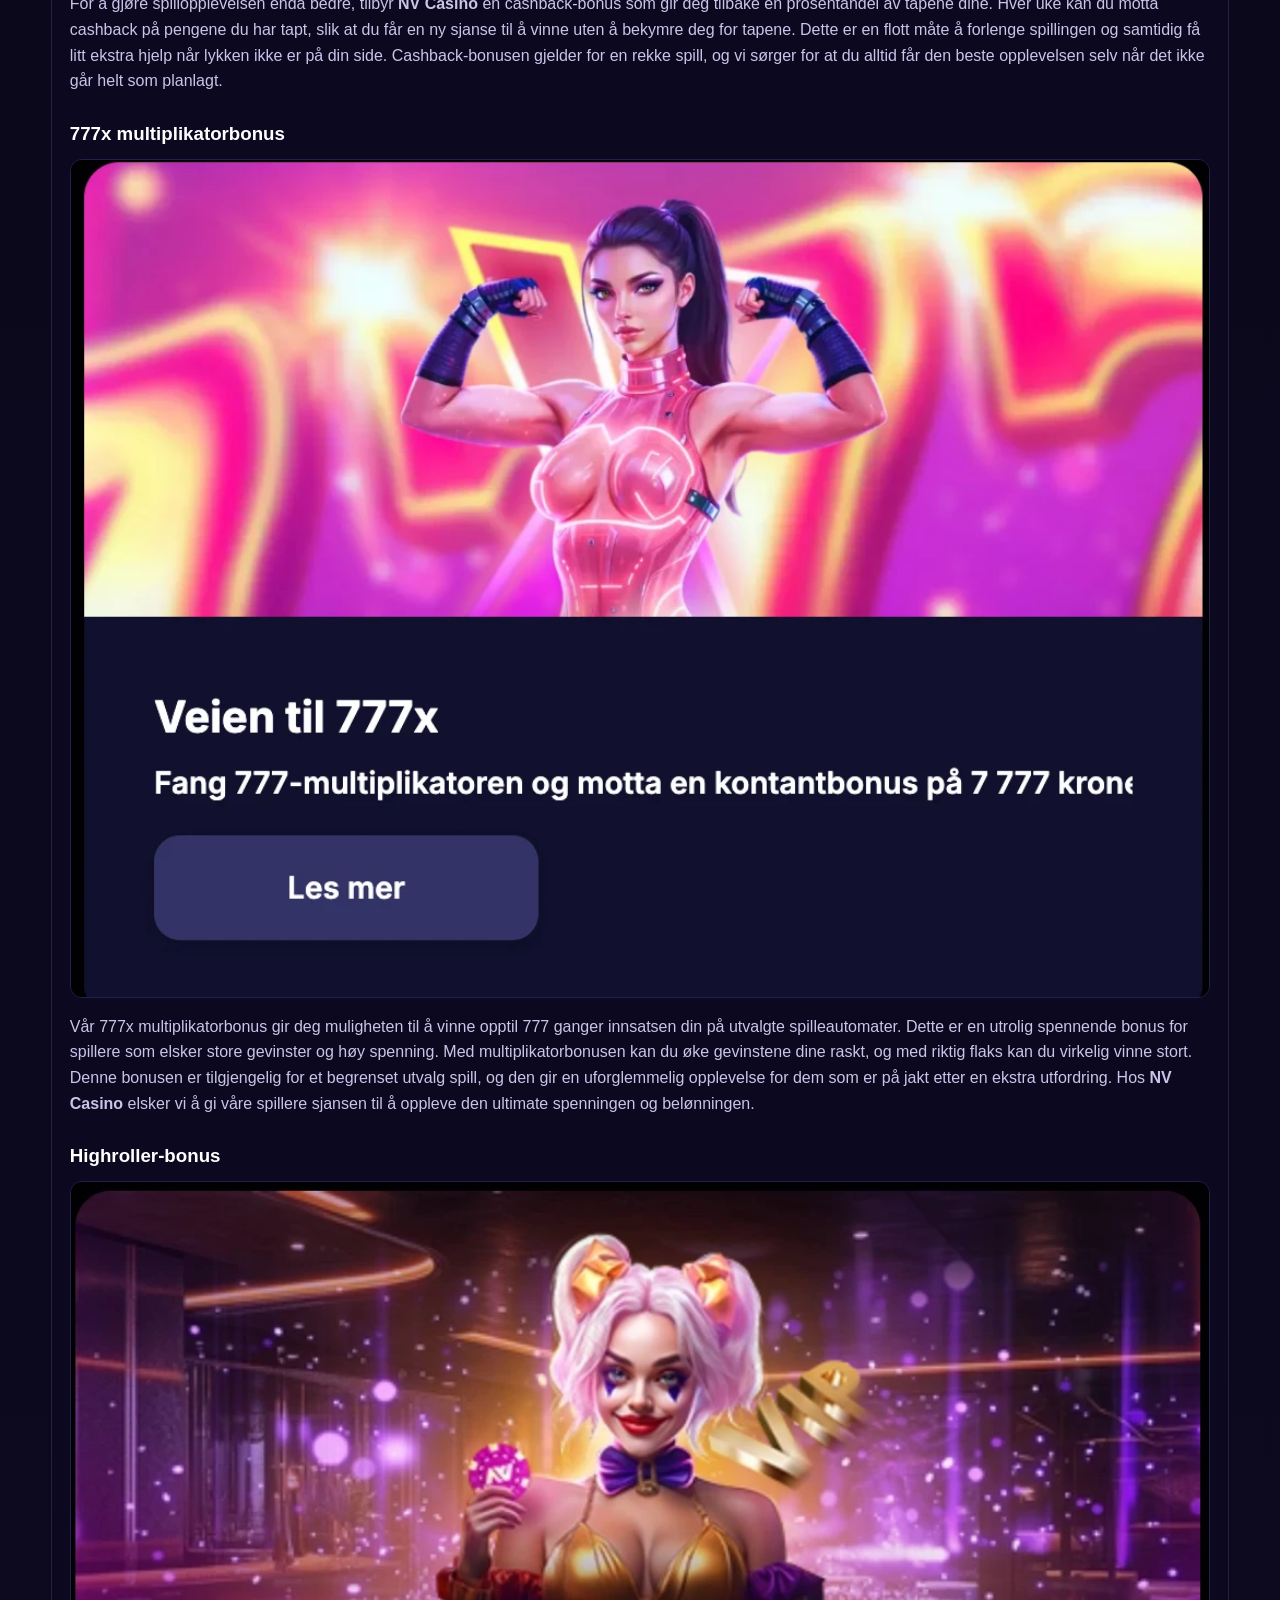
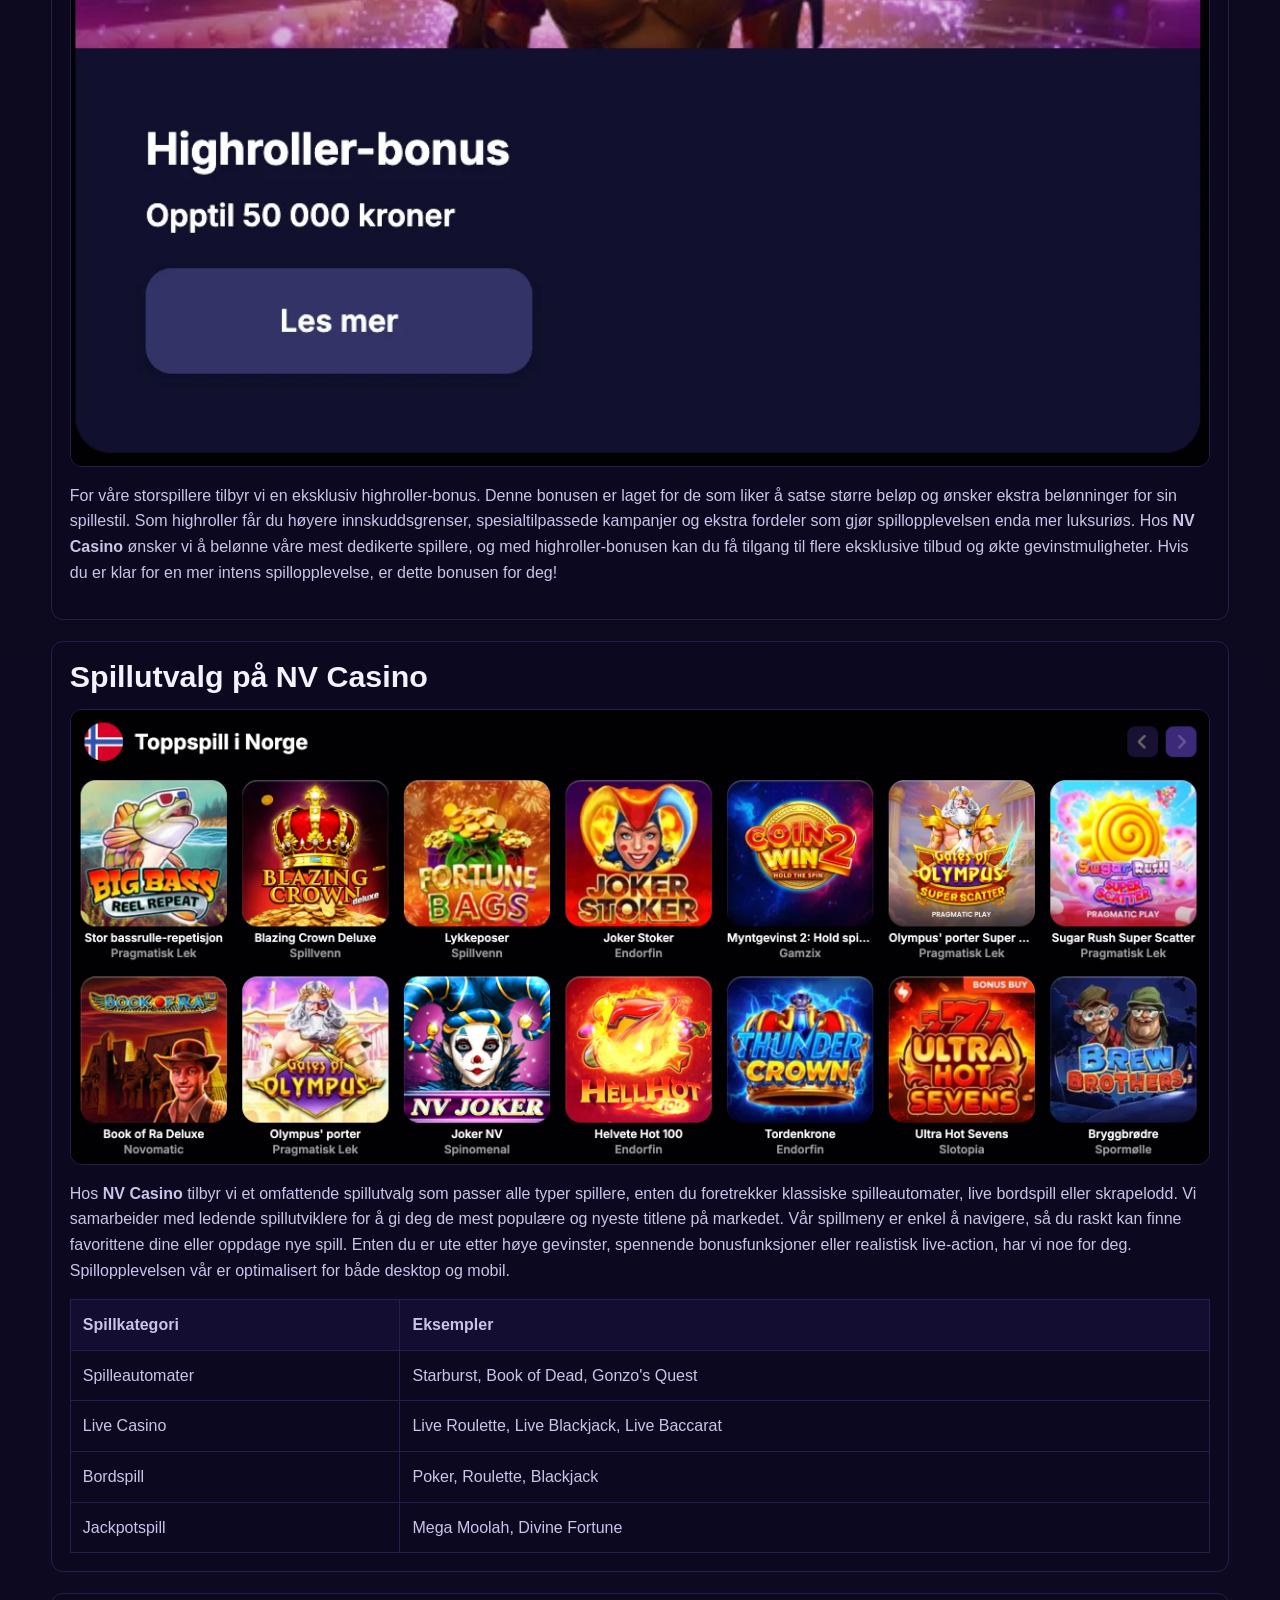
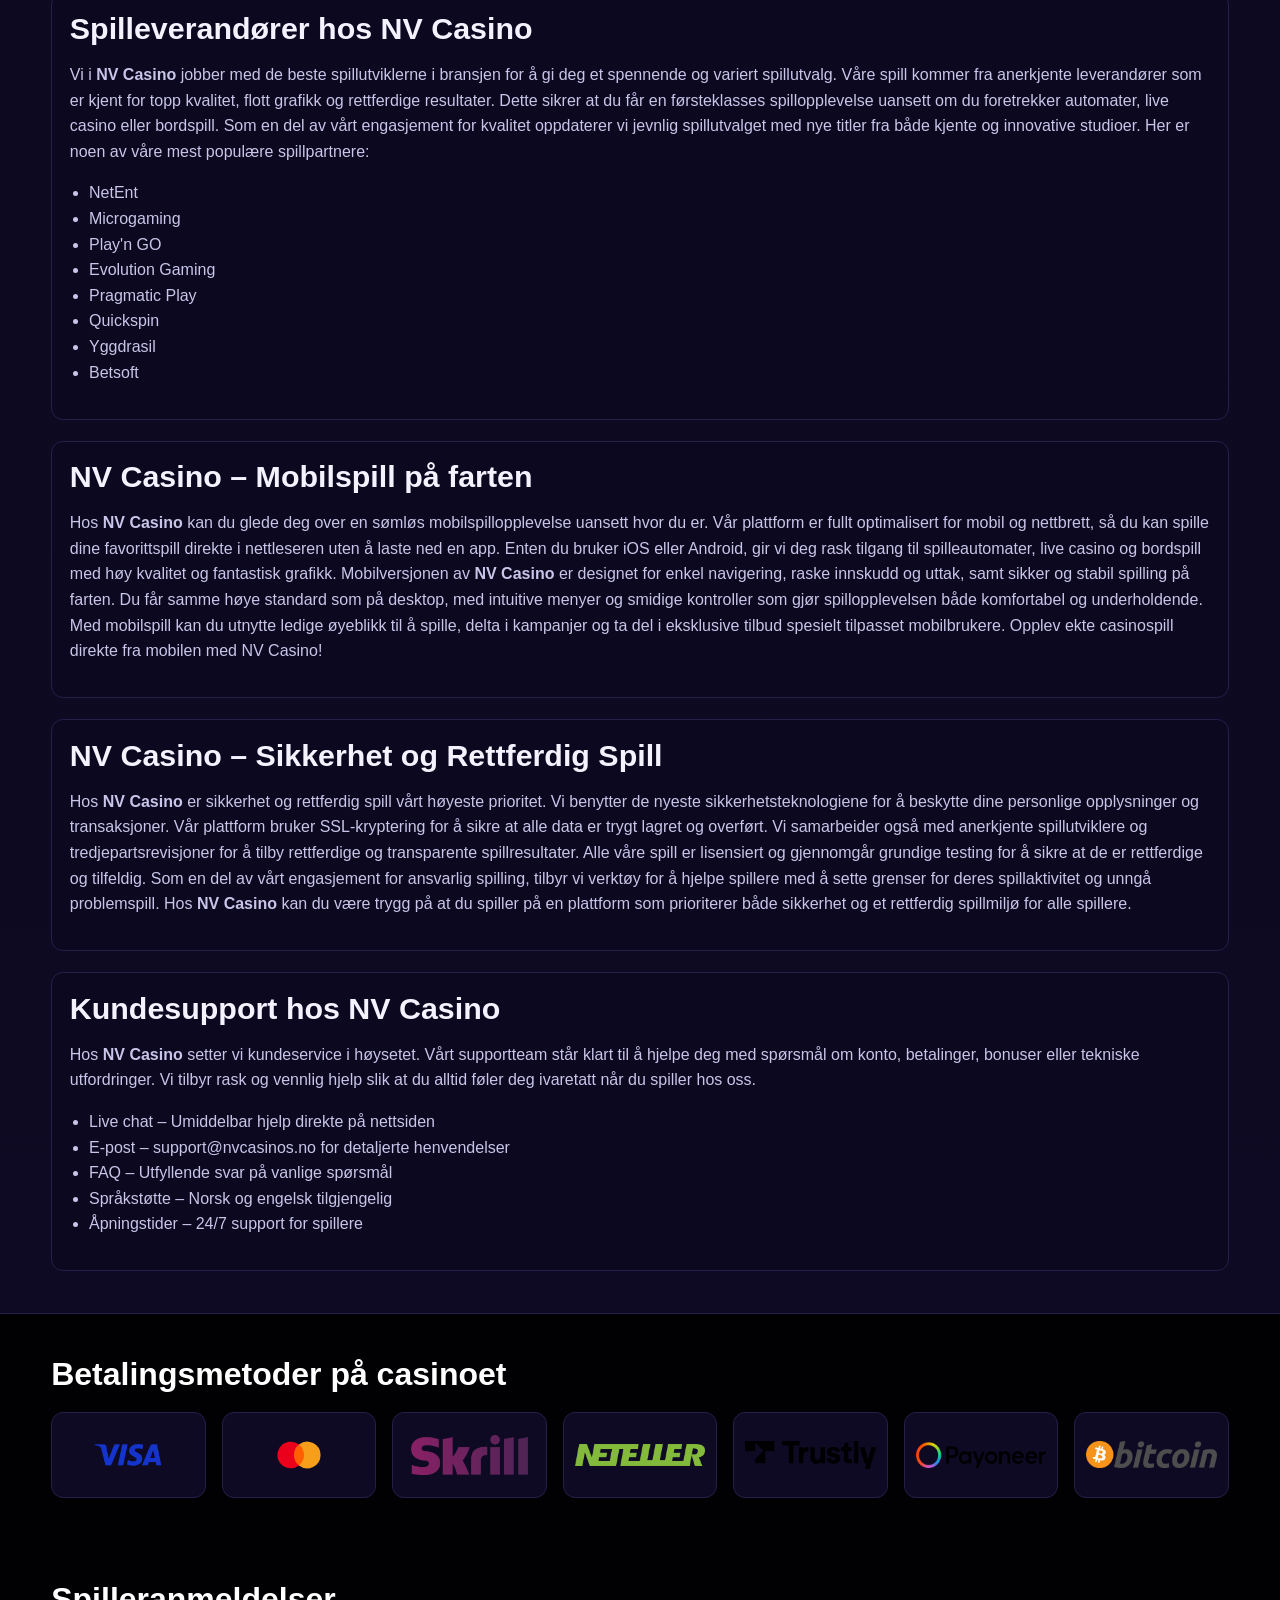
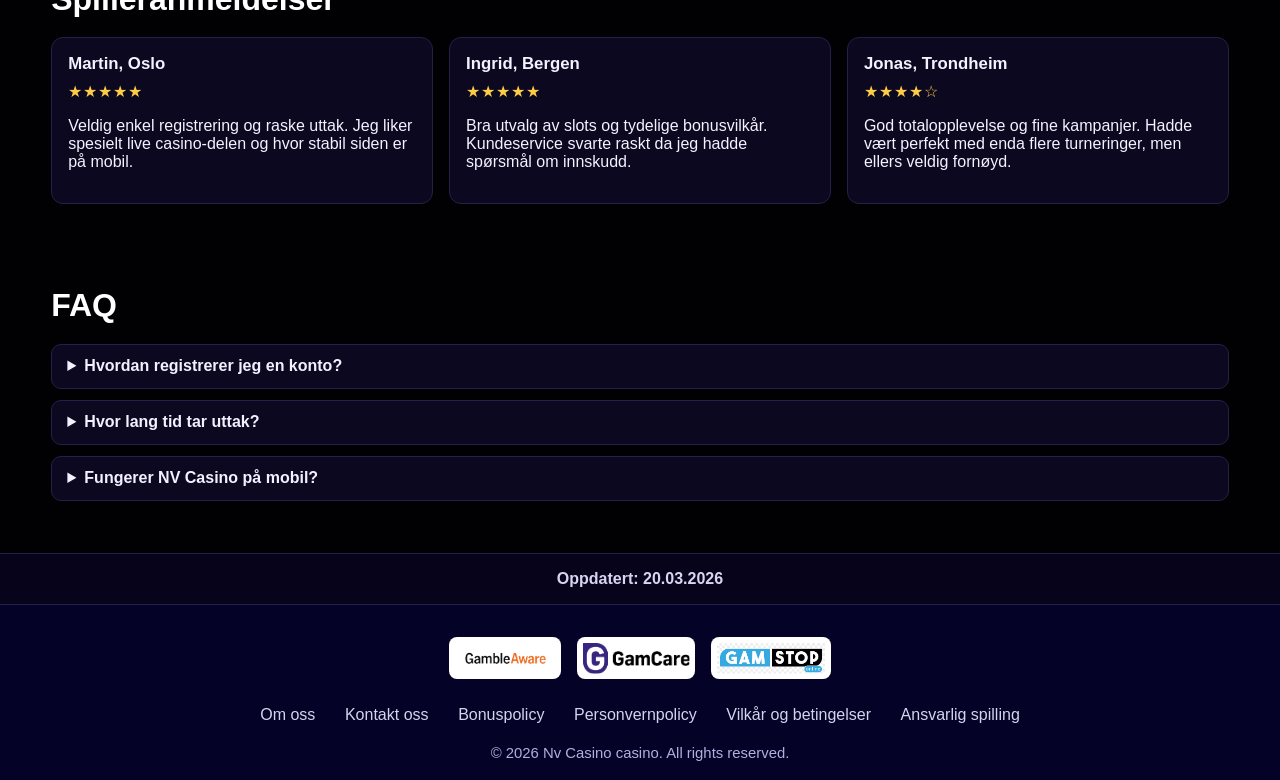
==== commit 22f2924c: "Translate footer links to Norwegian" ====
--- a/index.html
+++ b/index.html
@@ -1,10 +1,10 @@
 <!doctype html>
-<html lang="fi">
+<html lang="nb">
 <head>
   <meta charset="UTF-8" />
   <meta name="viewport" content="width=device-width, initial-scale=1.0" />
   <meta name="description" content="Velkommen til NV Casino! Oppdag et stort utvalg av casinospill og eksklusive bonuser. Registrer deg i dag og nyt en sikker og spennende spillopplevelse med topp kundeservice!" />
-  <title>NV Casino - Spill og Bonusser på Norges Beste Online Casino</title>
+  <title>NV Casino - NOK 20,000 + 225 FS</title>
   <link rel="icon" type="image/svg+xml" href="icon.svg" />
   <style>
     :root {
@@ -760,12 +760,12 @@
       </div>
 
       <nav class="footer-links" aria-label="Footer links">
-        <a href="about-us/">Meistä</a>
-        <a href="contact-us/">Ota yhteyttä</a>
-        <a href="bonus-policy/">Bonuskäytäntö</a>
-        <a href="privacy-policy/">Tietosuojakäytäntö</a>
-        <a href="terms-and-conditions/">Käyttöehdot</a>
-        <a href="responsible-gambling/">Vastuullinen pelaaminen</a>
+        <a href="about-us/">Om oss</a>
+        <a href="contact-us/">Kontakt oss</a>
+        <a href="bonus-policy/">Bonuspolicy</a>
+        <a href="privacy-policy/">Personvernpolicy</a>
+        <a href="terms-and-conditions/">Vilkår og betingelser</a>
+        <a href="responsible-gambling/">Ansvarlig spilling</a>
       </nav>
 
       <p class="copyright">© 2026 Nv Casino casino. All rights reserved.</p>
